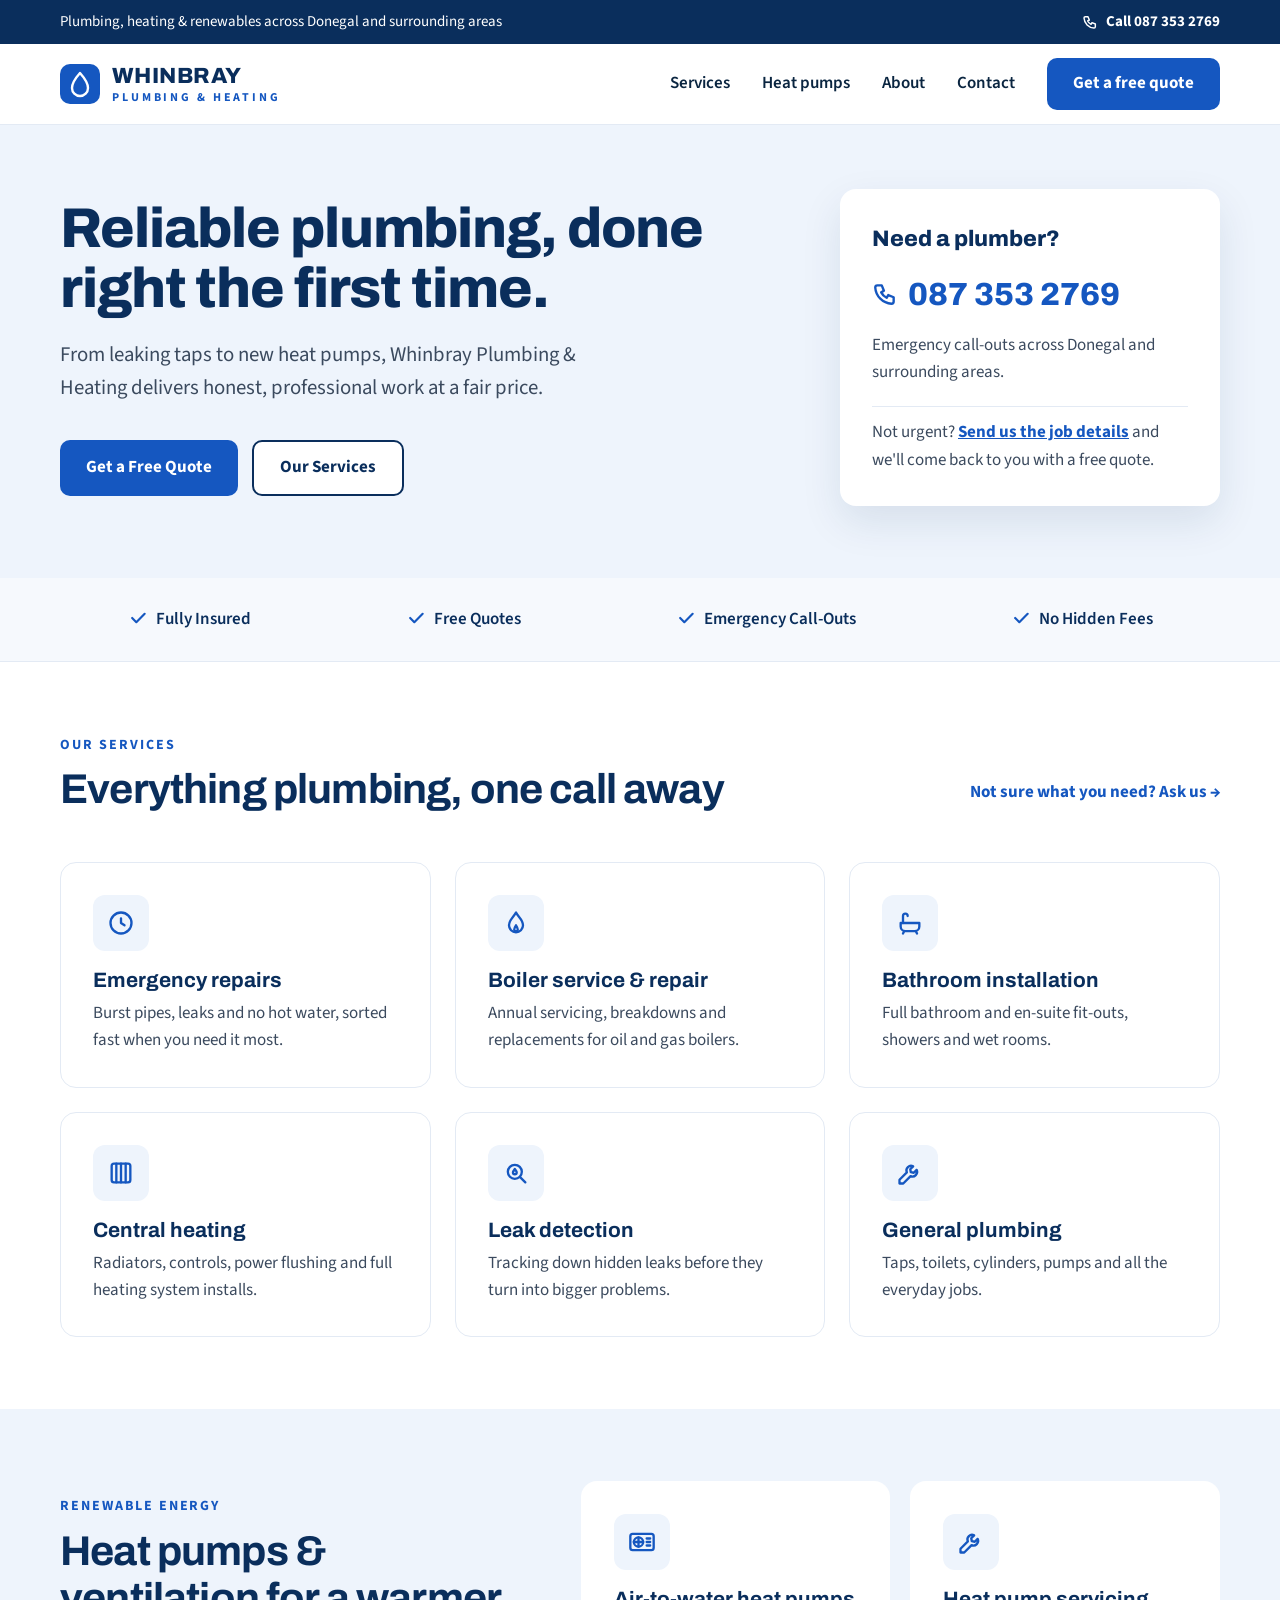
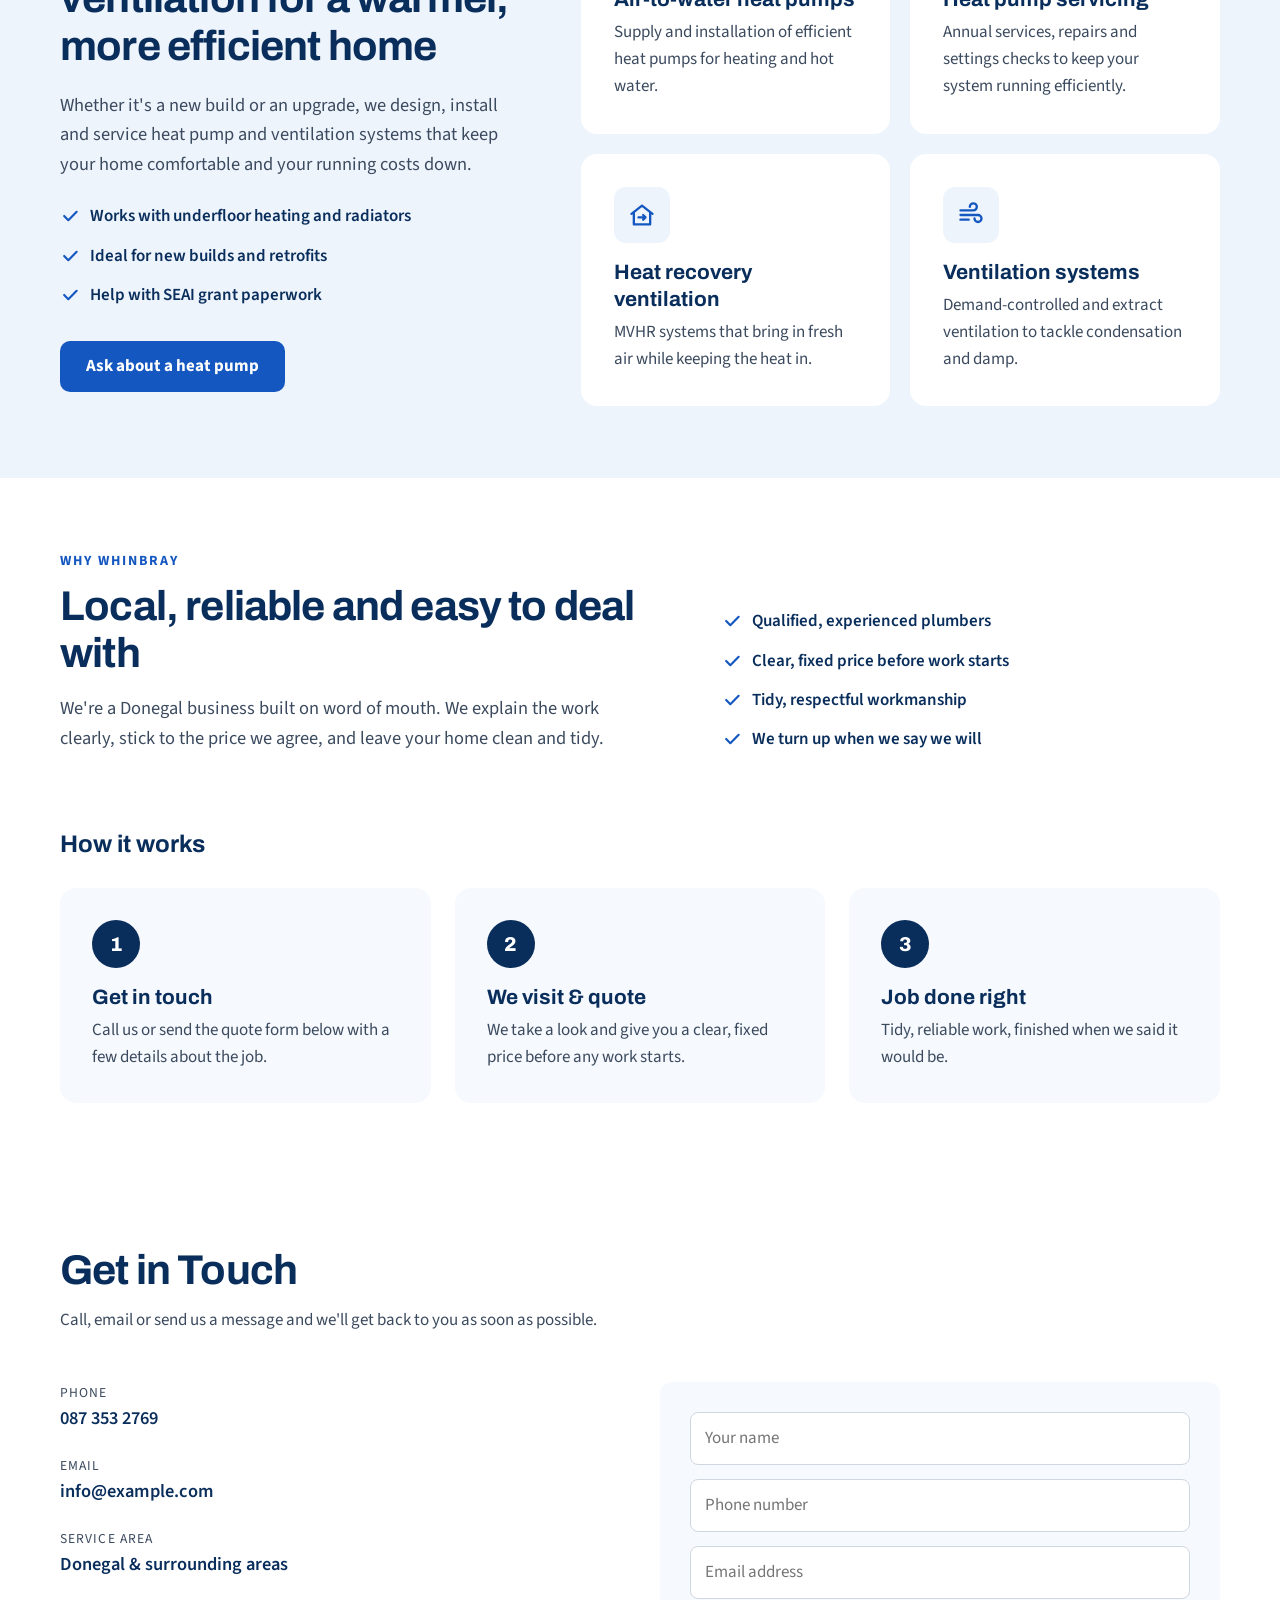
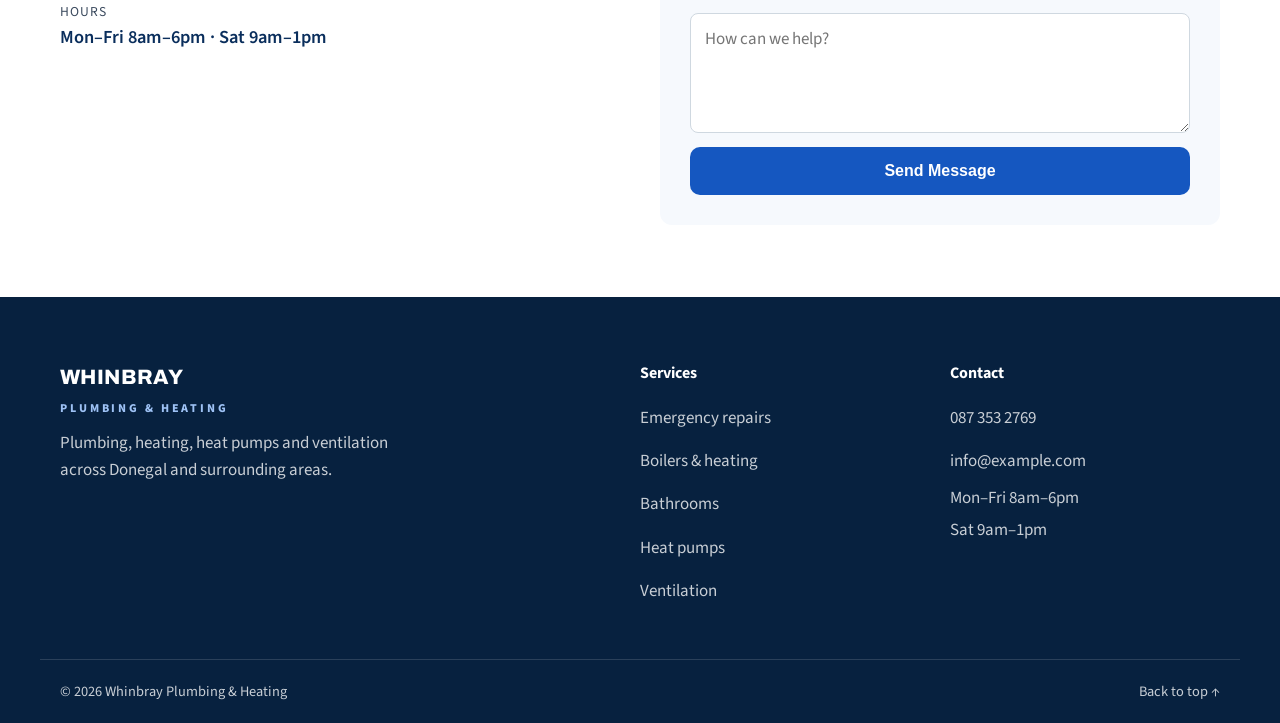
==== index.html @ 7dce3ec9 "Trust bar: blue SVG ticks instead of text glyphs Matches the tick icons in the heat pumps and about " ====
<!DOCTYPE html>
<html lang="en">
<head>
  <script>document.documentElement.classList.add("js")</script>
  <meta charset="UTF-8">
  <meta name="viewport" content="width=device-width, initial-scale=1.0">
  <title>Whinbray Plumbing &amp; Heating | Plumbers in Donegal</title>
  <meta name="description" content="Whinbray Plumbing &amp; Heating — reliable plumbing, heating, heat pumps and ventilation across Donegal and surrounding areas. Free quotes and emergency call-outs.">
  <!-- Favicon: logo mark placeholder until the client's new logo arrives -->
  <link rel="icon" href="favicon.ico" sizes="any">
  <link rel="icon" href="icons/favicon.svg" type="image/svg+xml">
  <link rel="apple-touch-icon" href="icons/apple-touch-icon.png">
  <meta name="theme-color" content="#0a2e5c">
  <link rel="preconnect" href="https://fonts.googleapis.com">
  <link rel="preconnect" href="https://fonts.gstatic.com" crossorigin>
  <link href="https://fonts.googleapis.com/css2?family=Archivo:wght@700;800&family=Source+Sans+3:wght@400;600;700&display=swap" rel="stylesheet">
  <!-- Bump ?v= whenever styles.css changes so browsers fetch the new file instead of a cached one -->
  <link rel="stylesheet" href="styles.css?v=2026-11-15.3">
</head>
<body>

  <div class="topbar">
    <div class="container topbar-inner">
      <span class="topbar-area">Plumbing, heating &amp; renewables across Donegal and surrounding areas</span>
      <a href="tel:+353873532769" class="topbar-phone">
        <svg width="16" height="16" viewBox="0 0 24 24" fill="none" stroke="currentColor" stroke-width="2.2" stroke-linecap="round" stroke-linejoin="round" aria-hidden="true"><path d="M5 4h4l2 5-2.5 1.5a11 11 0 0 0 5 5L15 13l5 2v4a2 2 0 0 1-2 2A16 16 0 0 1 3 6a2 2 0 0 1 2-2"/></svg>
        Call 087 353 2769
      </a>
    </div>
  </div>

  <header class="site-header">
    <div class="container nav">
      <a href="#" class="logo" aria-label="Whinbray Plumbing &amp; Heating, home">
        <svg class="logo-mark" width="40" height="40" viewBox="0 0 40 40" fill="none" aria-hidden="true"><rect width="40" height="40" rx="10" fill="#1557C0"/><path d="M20 9s-8 9-8 15a8 8 0 0 0 16 0c0-6-8-15-8-15z" stroke="#fff" stroke-width="2.4" stroke-linejoin="round"/></svg>
        <span class="logo-text"><strong>WHINBRAY</strong><small>PLUMBING &amp; HEATING</small></span>
      </a>
      <button class="nav-toggle" type="button" aria-expanded="false" aria-controls="site-nav" aria-label="Open menu">
        <svg class="icon-open" width="24" height="24" viewBox="0 0 24 24" fill="none" stroke="currentColor" stroke-width="2.2" stroke-linecap="round" aria-hidden="true"><path d="M4 7h16M4 12h16M4 17h16"/></svg>
        <svg class="icon-close" width="24" height="24" viewBox="0 0 24 24" fill="none" stroke="currentColor" stroke-width="2.2" stroke-linecap="round" aria-hidden="true"><path d="M6 6l12 12M18 6L6 18"/></svg>
      </button>
      <nav id="site-nav" class="nav-menu" aria-label="Main">
        <ul class="nav-links">
          <li><a href="#services">Services</a></li>
          <li><a href="#renewables">Heat pumps</a></li>
          <li><a href="#about">About</a></li>
          <li><a href="#contact">Contact</a></li>
        </ul>
        <a href="#contact" class="btn btn-primary nav-cta">Get a free quote</a>
      </nav>
    </div>
  </header>

  <section class="hero">
    <div class="container hero-grid">
      <div>
        <h1>Reliable plumbing, done right the first time.</h1>
        <p class="hero-lead">From leaking taps to new heat pumps, Whinbray Plumbing &amp; Heating delivers honest, professional work at a fair price.</p>
        <div class="hero-actions">
          <a href="#contact" class="btn btn-primary">Get a Free Quote</a>
          <a href="#services" class="btn btn-outline">Our Services</a>
        </div>
      </div>
      <aside class="hero-card" aria-label="Call us">
        <p class="hero-card-title">Need a plumber?</p>
        <a href="tel:+353873532769" class="hero-card-phone">
          <svg width="26" height="26" viewBox="0 0 24 24" fill="none" stroke="currentColor" stroke-width="2.2" stroke-linecap="round" stroke-linejoin="round" aria-hidden="true"><path d="M5 4h4l2 5-2.5 1.5a11 11 0 0 0 5 5L15 13l5 2v4a2 2 0 0 1-2 2A16 16 0 0 1 3 6a2 2 0 0 1 2-2"/></svg>
          087 353 2769
        </a>
        <p class="hero-card-note">Emergency call-outs across Donegal and surrounding areas.</p>
        <hr>
        <p class="hero-card-note">Not urgent? <a href="#contact">Send us the job details</a> and we'll come back to you with a free quote.</p>
      </aside>
    </div>
  </section>

  <div class="trust">
    <ul class="container trust-items">
      <li><svg width="20" height="20" viewBox="0 0 24 24" fill="none" stroke="currentColor" stroke-width="2.6" stroke-linecap="round" stroke-linejoin="round" aria-hidden="true"><path d="M5 12l5 5L20 7"/></svg><span>Fully Insured</span></li>
      <li><svg width="20" height="20" viewBox="0 0 24 24" fill="none" stroke="currentColor" stroke-width="2.6" stroke-linecap="round" stroke-linejoin="round" aria-hidden="true"><path d="M5 12l5 5L20 7"/></svg><span>Free Quotes</span></li>
      <li><svg width="20" height="20" viewBox="0 0 24 24" fill="none" stroke="currentColor" stroke-width="2.6" stroke-linecap="round" stroke-linejoin="round" aria-hidden="true"><path d="M5 12l5 5L20 7"/></svg><span>Emergency Call&#8209;Outs</span></li>
      <li><svg width="20" height="20" viewBox="0 0 24 24" fill="none" stroke="currentColor" stroke-width="2.6" stroke-linecap="round" stroke-linejoin="round" aria-hidden="true"><path d="M5 12l5 5L20 7"/></svg><span>No Hidden Fees</span></li>
    </ul>
  </div>
  </div>

  <section id="services">
    <div class="container">
      <div class="section-head">
        <div>
          <p class="eyebrow">Our services</p>
          <h2 class="section-title">Everything plumbing, one call away</h2>
        </div>
        <a href="#contact" class="text-link">Not sure what you need? Ask us <span aria-hidden="true">&rarr;</span></a>
      </div>
      <ul class="services-grid">
        <li class="card">
          <div class="card-icon"><svg width="28" height="28" viewBox="0 0 24 24" fill="none" stroke="currentColor" stroke-width="2" stroke-linecap="round" stroke-linejoin="round" aria-hidden="true"><path d="M12 8v4l3 2"/><circle cx="12" cy="12" r="9"/></svg></div>
          <div>
            <h3>Emergency repairs</h3>
            <p>Burst pipes, leaks and no hot water, sorted fast when you need it most.</p>
          </div>
        </li>
        <li class="card">
          <div class="card-icon"><svg width="28" height="28" viewBox="0 0 24 24" fill="none" stroke="currentColor" stroke-width="2" stroke-linecap="round" stroke-linejoin="round" aria-hidden="true"><path d="M12 3c-2 4-6 6-6 11a6 6 0 0 0 12 0c0-5-4-7-6-11z"/><path d="M12 14c-1 1.5-1.5 2.5-1.5 3.5a1.5 1.5 0 0 0 3 0c0-1-.5-2-1.5-3.5z"/></svg></div>
          <div>
            <h3>Boiler service &amp; repair</h3>
            <p>Annual servicing, breakdowns and replacements for oil and gas boilers.</p>
          </div>
        </li>
        <li class="card">
          <div class="card-icon"><svg width="28" height="28" viewBox="0 0 24 24" fill="none" stroke="currentColor" stroke-width="2" stroke-linecap="round" stroke-linejoin="round" aria-hidden="true"><path d="M4 12h16v3a4 4 0 0 1-4 4H8a4 4 0 0 1-4-4v-3z"/><path d="M6 12V6a2 2 0 0 1 4 0"/><path d="M7 19l-1 2M17 19l1 2"/></svg></div>
          <div>
            <h3>Bathroom installation</h3>
            <p>Full bathroom and en-suite fit-outs, showers and wet rooms.</p>
          </div>
        </li>
        <li class="card">
          <div class="card-icon"><svg width="28" height="28" viewBox="0 0 24 24" fill="none" stroke="currentColor" stroke-width="2" stroke-linecap="round" stroke-linejoin="round" aria-hidden="true"><rect x="4" y="4" width="16" height="16" rx="2"/><path d="M8 4v16M12 4v16M16 4v16"/></svg></div>
          <div>
            <h3>Central heating</h3>
            <p>Radiators, controls, power flushing and full heating system installs.</p>
          </div>
        </li>
        <li class="card">
          <div class="card-icon"><svg width="28" height="28" viewBox="0 0 24 24" fill="none" stroke="currentColor" stroke-width="2" stroke-linecap="round" stroke-linejoin="round" aria-hidden="true"><circle cx="11" cy="11" r="6"/><path d="M20 20l-4.5-4.5"/><path d="M11 8.5c-1 1.3-1.6 2.2-1.6 3a1.6 1.6 0 0 0 3.2 0c0-.8-.6-1.7-1.6-3z"/></svg></div>
          <div>
            <h3>Leak detection</h3>
            <p>Tracking down hidden leaks before they turn into bigger problems.</p>
          </div>
        </li>
        <li class="card">
          <div class="card-icon"><svg width="28" height="28" viewBox="0 0 24 24" fill="none" stroke="currentColor" stroke-width="2" stroke-linecap="round" stroke-linejoin="round" aria-hidden="true"><path d="M14.7 6.3a4 4 0 0 0-5.4 5.2L3 17.8V21h3.2l6.3-6.3a4 4 0 0 0 5.2-5.4l-2.5 2.5-2.5-.5-.5-2.5 2.5-2.5z"/></svg></div>
          <div>
            <h3>General plumbing</h3>
            <p>Taps, toilets, cylinders, pumps and all the everyday jobs.</p>
          </div>
        </li>
      </ul>
    </div>
  </section>

  <section id="renewables" class="renewables">
    <div class="container renewables-grid">
      <div class="renewables-intro">
        <p class="eyebrow">Renewable energy</p>
        <h2 class="section-title">Heat pumps &amp; ventilation for a warmer, more efficient home</h2>
        <p class="renewables-lead">Whether it's a new build or an upgrade, we design, install and service heat pump and ventilation systems that keep your home comfortable and your running costs down.</p>
        <ul class="tick-list">
          <li><svg width="20" height="20" viewBox="0 0 24 24" fill="none" stroke="currentColor" stroke-width="2.6" stroke-linecap="round" stroke-linejoin="round" aria-hidden="true"><path d="M5 12l5 5L20 7"/></svg><span>Works with underfloor heating and radiators</span></li>
          <li><svg width="20" height="20" viewBox="0 0 24 24" fill="none" stroke="currentColor" stroke-width="2.6" stroke-linecap="round" stroke-linejoin="round" aria-hidden="true"><path d="M5 12l5 5L20 7"/></svg><span>Ideal for new builds and retrofits</span></li>
          <li><svg width="20" height="20" viewBox="0 0 24 24" fill="none" stroke="currentColor" stroke-width="2.6" stroke-linecap="round" stroke-linejoin="round" aria-hidden="true"><path d="M5 12l5 5L20 7"/></svg><span>Help with SEAI grant paperwork</span></li>
        </ul>
        <!-- TODO: confirm with client that they help with SEAI grants before launch -->
        <a href="#contact" class="btn btn-primary">Ask about a heat pump</a>
      </div>
      <ul class="renewables-cards">
          <li class="card">
            <div class="card-icon"><svg width="28" height="28" viewBox="0 0 24 24" fill="none" stroke="currentColor" stroke-width="2" stroke-linecap="round" stroke-linejoin="round" aria-hidden="true"><rect x="2" y="5" width="20" height="14" rx="2"/><circle cx="9" cy="12" r="4"/><path d="M9 8v8M5 12h8"/><path d="M16 9h3M16 12h3M16 15h3"/></svg></div>
            <div>
              <h3>Air-to-water heat pumps</h3>
              <p>Supply and installation of efficient heat pumps for heating and hot water.</p>
            </div>
          </li>
          <li class="card">
            <div class="card-icon"><svg width="28" height="28" viewBox="0 0 24 24" fill="none" stroke="currentColor" stroke-width="2" stroke-linecap="round" stroke-linejoin="round" aria-hidden="true"><path d="M14.7 6.3a4 4 0 0 0-5.4 5.2L3 17.8V21h3.2l6.3-6.3a4 4 0 0 0 5.2-5.4l-2.5 2.5-2.5-.5-.5-2.5 2.5-2.5z"/></svg></div>
            <div>
              <h3>Heat pump servicing</h3>
              <p>Annual services, repairs and settings checks to keep your system running efficiently.</p>
            </div>
          </li>
          <li class="card">
            <div class="card-icon"><svg width="28" height="28" viewBox="0 0 24 24" fill="none" stroke="currentColor" stroke-width="2" stroke-linecap="round" stroke-linejoin="round" aria-hidden="true"><path d="M3 11l9-7 9 7"/><path d="M5 10v10h14V10"/><path d="M9 14h6M13 12l2 2-2 2"/></svg></div>
            <div>
              <h3>Heat recovery ventilation</h3>
              <p>MVHR systems that bring in fresh air while keeping the heat in.</p>
            </div>
          </li>
          <li class="card">
            <div class="card-icon"><svg width="28" height="28" viewBox="0 0 24 24" fill="none" stroke="currentColor" stroke-width="2" stroke-linecap="round" stroke-linejoin="round" aria-hidden="true"><path d="M3 8h11a3 3 0 1 0-3-3"/><path d="M3 12h15a3 3 0 1 1-3 3"/><path d="M3 16h7"/></svg></div>
            <div>
              <h3>Ventilation systems</h3>
              <p>Demand-controlled and extract ventilation to tackle condensation and damp.</p>
            </div>
          </li>
      </ul>
    </div>
  </section>

  <section id="about" class="about">
    <div class="container">
      <div class="about-grid">
        <div>
          <p class="eyebrow">Why Whinbray</p>
          <h2 class="section-title">Local, reliable and easy to deal with</h2>
          <p class="about-lead">We're a Donegal business built on word of mouth. We explain the work clearly, stick to the price we agree, and leave your home clean and tidy.</p>
        </div>
        <ul class="tick-list about-points">
          <li><svg width="20" height="20" viewBox="0 0 24 24" fill="none" stroke="currentColor" stroke-width="2.6" stroke-linecap="round" stroke-linejoin="round" aria-hidden="true"><path d="M5 12l5 5L20 7"/></svg><span>Qualified, experienced plumbers</span></li>
          <li><svg width="20" height="20" viewBox="0 0 24 24" fill="none" stroke="currentColor" stroke-width="2.6" stroke-linecap="round" stroke-linejoin="round" aria-hidden="true"><path d="M5 12l5 5L20 7"/></svg><span>Clear, fixed price before work starts</span></li>
          <li><svg width="20" height="20" viewBox="0 0 24 24" fill="none" stroke="currentColor" stroke-width="2.6" stroke-linecap="round" stroke-linejoin="round" aria-hidden="true"><path d="M5 12l5 5L20 7"/></svg><span>Tidy, respectful workmanship</span></li>
          <li><svg width="20" height="20" viewBox="0 0 24 24" fill="none" stroke="currentColor" stroke-width="2.6" stroke-linecap="round" stroke-linejoin="round" aria-hidden="true"><path d="M5 12l5 5L20 7"/></svg><span>We turn up when we say we will</span></li>
        </ul>
      </div>

      <h3 class="steps-title">How it works</h3>
      <ol class="steps">
        <li class="step">
          <h4>Get in touch</h4>
          <p>Call us or send the quote form below with a few details about the job.</p>
        </li>
        <li class="step">
          <h4>We visit &amp; quote</h4>
          <p>We take a look and give you a clear, fixed price before any work starts.</p>
        </li>
        <li class="step">
          <h4>Job done right</h4>
          <p>Tidy, reliable work, finished when we said it would be.</p>
        </li>
      </ol>
    </div>
  </section>

  <section id="contact">
    <div class="container">
      <h2 class="section-title">Get in Touch</h2>
      <p class="section-sub">Call, email or send us a message and we'll get back to you as soon as possible.</p>
      <div class="contact-grid">
        <!-- TODO: replace placeholder email and confirm opening hours -->
        <div class="contact-info">
          <div class="item">
            <div class="label">Phone</div>
            <div class="value"><a href="tel:+353873532769">087 353 2769</a></div>
          </div>
          <div class="item">
            <div class="label">Email</div>
            <div class="value"><a href="mailto:info@example.com">info@example.com</a></div>
          </div>
          <div class="item">
            <div class="label">Service Area</div>
            <div class="value">Donegal &amp; surrounding areas</div>
          </div>
          <div class="item">
            <div class="label">Hours</div>
            <div class="value">Mon–Fri 8am–6pm · Sat 9am–1pm</div>
          </div>
        </div>
        <!-- GitHub Pages is static, so this opens the visitor's email client.
             Swap the action for a form service (e.g. Formspree) to receive submissions directly. -->
        <form action="mailto:info@example.com" method="post" enctype="text/plain">
          <input type="text" name="name" placeholder="Your name" required>
          <input type="tel" name="phone" placeholder="Phone number">
          <input type="email" name="email" placeholder="Email address" required>
          <textarea name="message" placeholder="How can we help?" required></textarea>
          <button type="submit" class="btn btn-primary">Send Message</button>
        </form>
      </div>
    </div>
  </section>

  <footer class="site-footer">
    <div class="container footer-top">
      <div class="footer-brand">
        <p class="footer-logo">WHINBRAY <span>PLUMBING &amp; HEATING</span></p>
        <p>Plumbing, heating, heat pumps and ventilation across Donegal and surrounding areas.</p>
      </div>
      <nav class="footer-col" aria-label="Services">
        <h2>Services</h2>
        <ul>
          <li><a href="#services">Emergency repairs</a></li>
          <li><a href="#services">Boilers &amp; heating</a></li>
          <li><a href="#services">Bathrooms</a></li>
          <li><a href="#renewables">Heat pumps</a></li>
          <li><a href="#renewables">Ventilation</a></li>
        </ul>
      </nav>
      <!-- TODO: replace placeholder email and confirm opening hours -->
      <div class="footer-col">
        <h2>Contact</h2>
        <ul>
          <li><a href="tel:+353873532769">087 353 2769</a></li>
          <li><a href="mailto:info@example.com">info@example.com</a></li>
          <li>Mon–Fri 8am–6pm</li>
          <li>Sat 9am–1pm</li>
        </ul>
      </div>
    </div>
    <div class="container footer-bottom">
      <p>&copy; <span id="year"></span> Whinbray Plumbing &amp; Heating</p>
      <p><a href="#">Back to top <span aria-hidden="true">&uarr;</span></a></p>
    </div>
  </footer>

  <script>
    document.getElementById("year").textContent = new Date().getFullYear();

    // Mobile menu
    (function () {
      var header = document.querySelector(".site-header");
      var toggle = header.querySelector(".nav-toggle");
      function setOpen(open) {
        header.classList.toggle("is-open", open);
        toggle.setAttribute("aria-expanded", String(open));
        toggle.setAttribute("aria-label", open ? "Close menu" : "Open menu");
      }
      toggle.addEventListener("click", function () {
        setOpen(!header.classList.contains("is-open"));
      });
      header.querySelectorAll(".nav-menu a").forEach(function (link) {
        link.addEventListener("click", function () { setOpen(false); });
      });
      document.addEventListener("keydown", function (e) {
        if (e.key === "Escape" && header.classList.contains("is-open")) {
          setOpen(false);
          toggle.focus();
        }
      });
      window.matchMedia("(min-width: 1025px)").addEventListener("change", function (e) {
        if (e.matches) setOpen(false);
      });
    })();
  </script>
</body>
</html>
---- styles.css ----
:root {
  /* Brand: white & blue (from the approved mockup) */
  --navy: #0a2e5c;
  --navy-deep: #07213f;
  --blue: #1557c0;
  --blue-dark: #0f469f;
  --blue-light: #eef4fc;
  --text: #0a2540;
  --muted: #3b4a5e;
  --border: #e3eaf4;
  --bg: #ffffff;
  --bg-alt: #f6f9fd;
  --radius: 12px;
  --max: 1200px;
  --font-body: "Source Sans 3", system-ui, -apple-system, "Segoe UI", sans-serif;
  --font-head: "Archivo", system-ui, -apple-system, "Segoe UI", sans-serif;
  --header-h: 80px;
}

* { box-sizing: border-box; margin: 0; padding: 0; }

html { scroll-behavior: smooth; scroll-padding-top: var(--header-h); }

body {
  font-family: var(--font-body);
  font-size: 1.0625rem;
  color: var(--text);
  background: var(--bg);
  line-height: 1.6;
  -webkit-text-size-adjust: 100%;
}

h1, h2, h3 { font-family: var(--font-head); }

a { color: inherit; text-decoration: none; }

:focus-visible { outline: 3px solid var(--blue); outline-offset: 2px; }

.container {
  width: 100%;
  max-width: var(--max);
  margin: 0 auto;
  padding: 0 20px;
}

.btn {
  display: inline-flex;
  align-items: center;
  justify-content: center;
  min-height: 48px;
  padding: 12px 26px;
  border-radius: 10px;
  font-weight: 700;
  transition: background 0.15s ease, color 0.15s ease;
}
.btn-primary { background: var(--blue); color: #fff; }
.btn-primary:hover { background: var(--blue-dark); }
.btn-outline { border: 2px solid var(--navy); color: var(--navy); background: #fff; }
.btn-outline:hover { background: var(--navy); color: #fff; }

/* Top bar */
.topbar {
  background: var(--navy);
  color: #fff;
  font-size: 0.9375rem;
}
.topbar-inner {
  display: flex;
  align-items: center;
  justify-content: space-between;
  gap: 16px;
  min-height: 44px;
}
.topbar-phone {
  display: inline-flex;
  align-items: center;
  gap: 8px;
  font-weight: 700;
  white-space: nowrap;
  padding: 10px 0;
}
.topbar-phone:hover { text-decoration: underline; }

/* Header */
.site-header {
  position: sticky;
  top: 0;
  z-index: 50;
  background: #fff;
  border-bottom: 1px solid var(--border);
}
.nav {
  display: flex;
  align-items: center;
  justify-content: space-between;
  gap: 24px;
  height: var(--header-h);
}
.logo {
  display: flex;
  align-items: center;
  gap: 12px;
  color: var(--navy);
  flex-shrink: 0;
}
.logo-text { display: flex; flex-direction: column; line-height: 1; }
.logo-text strong {
  font-family: var(--font-head);
  font-weight: 800;
  font-size: 1.375rem;
  letter-spacing: 0.02em;
}
.logo-text small {
  font-size: 0.75rem;
  font-weight: 700;
  letter-spacing: 0.24em;
  color: var(--blue);
  margin-top: 5px;
}
.nav-menu {
  display: flex;
  align-items: center;
  gap: 32px;
}
.nav-links {
  display: flex;
  gap: 32px;
  list-style: none;
  font-weight: 600;
}
.nav-links a { color: var(--text); padding: 8px 0; white-space: nowrap; }
.nav-links a:hover { color: var(--blue); }
.nav-toggle {
  display: none;
  width: 48px;
  height: 48px;
  border: 1px solid var(--border);
  border-radius: 10px;
  background: #fff;
  color: var(--navy);
  cursor: pointer;
  align-items: center;
  justify-content: center;
}
.nav-toggle .icon-close { display: none; }

/* Hero */
.hero {
  background: var(--blue-light);
  color: var(--navy);
  padding: 64px 0 72px;
}
.hero-grid {
  display: grid;
  grid-template-columns: minmax(0, 1fr) 380px;
  gap: 56px;
  align-items: center;
}
.hero h1 {
  font-size: clamp(2.25rem, 4.6vw, 3.5rem);
  font-weight: 800;
  line-height: 1.06;
  letter-spacing: -0.02em;
  max-width: 760px;
  margin-bottom: 20px;
}
.hero-lead {
  font-size: clamp(1.0625rem, 2vw, 1.3rem);
  color: var(--muted);
  max-width: 580px;
  margin-bottom: 36px;
}
.hero-actions { display: flex; flex-wrap: wrap; gap: 14px; }
.hero-card {
  background: #fff;
  border-radius: 16px;
  padding: 32px;
  box-shadow: 0 16px 40px rgba(10, 46, 92, 0.1);
}
.hero-card-title {
  font-family: var(--font-head);
  font-weight: 800;
  font-size: 1.4rem;
  color: var(--navy);
  margin-bottom: 8px;
}
.hero-card-phone {
  display: inline-flex;
  align-items: center;
  gap: 10px;
  font-family: var(--font-head);
  font-weight: 800;
  font-size: 2rem;
  color: var(--blue);
  white-space: nowrap;
  padding: 4px 0;
}
.hero-card-phone:hover { color: var(--blue-dark); }
.hero-card-note { color: var(--muted); margin-top: 8px; }
.hero-card-note a { color: var(--blue); font-weight: 700; text-decoration: underline; }
.hero-card hr { border: 0; border-top: 1px solid var(--border); margin: 20px 0 12px; }

/* Trust bar */
.trust {
  background: var(--bg-alt);
  padding: 28px 0;
  border-bottom: 1px solid var(--border);
}
.trust-items {
  list-style: none;
  display: flex;
  flex-wrap: wrap;
  justify-content: space-around;
  gap: 20px;
  font-weight: 600;
  color: var(--navy);
}
.trust-items li { display: flex; align-items: flex-start; gap: 8px; }
.trust-items svg { color: var(--blue); flex-shrink: 0; margin-top: 2px; }

/* Sections */
section { padding: 72px 0; }
.section-title {
  font-size: clamp(1.8rem, 3.5vw, 2.6rem);
  line-height: 1.15;
  letter-spacing: -0.02em;
  color: var(--navy);
  margin-bottom: 12px;
}
.section-sub {
  color: var(--muted);
  max-width: 620px;
  margin-bottom: 48px;
}

/* Section heading helpers */
.eyebrow {
  color: var(--blue);
  font-weight: 700;
  font-size: 0.875rem;
  letter-spacing: 0.14em;
  text-transform: uppercase;
  margin-bottom: 10px;
}
.section-head {
  display: flex;
  align-items: flex-end;
  justify-content: space-between;
  gap: 16px 32px;
  flex-wrap: wrap;
  margin-bottom: 48px;
}
.section-head .section-title { margin-bottom: 0; }
.text-link {
  color: var(--blue);
  font-weight: 700;
  padding: 8px 0;
}
.text-link:hover { color: var(--navy); text-decoration: underline; }

/* Services */
.services-grid {
  list-style: none;
  display: grid;
  grid-template-columns: repeat(3, minmax(0, 1fr));
  gap: 24px;
}
.card {
  background: #fff;
  border: 1px solid var(--border);
  border-radius: 16px;
  padding: 32px;
  display: flex;
  flex-direction: column;
  gap: 16px;
  transition: box-shadow 0.2s ease, border-color 0.2s ease;
}
.card:hover {
  border-color: #c9daf3;
  box-shadow: 0 12px 30px rgba(10, 46, 92, 0.08);
}
.card-icon {
  width: 56px;
  height: 56px;
  flex-shrink: 0;
  border-radius: 12px;
  background: var(--blue-light);
  color: var(--blue);
  display: grid;
  place-items: center;
}
.card h3 { color: var(--navy); font-size: 1.3rem; font-weight: 700; line-height: 1.3; margin-bottom: 6px; }
.card p { color: var(--muted); }

@media (max-width: 1024px) {
  .services-grid { grid-template-columns: repeat(2, minmax(0, 1fr)); gap: 20px; }
}
@media (max-width: 600px) {
  .section-head { margin-bottom: 28px; }
  .services-grid { grid-template-columns: 1fr; gap: 12px; }
  .card { flex-direction: row; align-items: flex-start; padding: 20px; }
  .card-icon { width: 48px; height: 48px; }
  .card-icon svg { width: 24px; height: 24px; }
  .card h3 { font-size: 1.15rem; margin-bottom: 4px; }
}

/* Renewables */
.renewables { background: var(--blue-light); }
.renewables-grid {
  display: grid;
  grid-template-columns: minmax(0, 5fr) minmax(0, 7fr);
  gap: 64px;
  align-items: center;
}
.renewables-intro .section-title { margin-bottom: 20px; }
.renewables-lead { color: var(--muted); font-size: 1.15rem; margin-bottom: 24px; }
.tick-list {
  list-style: none;
  display: grid;
  gap: 12px;
  margin-bottom: 32px;
  font-weight: 600;
  color: var(--navy);
}
.tick-list li { display: flex; gap: 10px; align-items: flex-start; }
.tick-list svg { color: var(--blue); flex-shrink: 0; margin-top: 3px; }
.renewables-cards {
  list-style: none;
  display: grid;
  grid-template-columns: repeat(2, minmax(0, 1fr));
  gap: 20px;
}
.renewables-cards .card { border-color: transparent; }
.renewables-cards .card-icon { background: var(--blue-light); }

@media (max-width: 1024px) {
  .renewables-grid { grid-template-columns: 1fr; gap: 40px; }
}
@media (max-width: 600px) {
  .renewables-cards { grid-template-columns: 1fr; gap: 12px; }
  .renewables-lead { font-size: 1.0625rem; }
  .renewables-intro .btn { width: 100%; }
}

/* About + How it works */
.about { background: var(--bg); }
.about-grid {
  display: grid;
  grid-template-columns: minmax(0, 6fr) minmax(0, 5fr);
  gap: 32px 64px;
  align-items: end;
  margin-bottom: 72px;
}
.about-grid .section-title { margin-bottom: 16px; }
.about-lead { color: var(--muted); font-size: 1.15rem; }
.about-points { margin-bottom: 0; }
.steps-title {
  font-size: 1.5rem;
  color: var(--navy);
  margin-bottom: 24px;
}
.steps {
  list-style: none;
  counter-reset: step;
  display: grid;
  grid-template-columns: repeat(3, minmax(0, 1fr));
  gap: 24px;
}
.step {
  counter-increment: step;
  background: var(--bg-alt);
  border-radius: 16px;
  padding: 32px;
}
.step::marker { content: none; }
.step::before {
  content: counter(step);
  display: grid;
  place-items: center;
  width: 48px;
  height: 48px;
  border-radius: 50%;
  background: var(--navy);
  color: #fff;
  font-family: var(--font-head);
  font-weight: 800;
  font-size: 1.25rem;
  margin-bottom: 16px;
}
.step h4 {
  font-family: var(--font-head);
  font-size: 1.3rem;
  line-height: 1.3;
  color: var(--navy);
  margin-bottom: 6px;
}
.step p { color: var(--muted); }

@media (max-width: 860px) {
  .about-grid { grid-template-columns: 1fr; margin-bottom: 48px; }
  .steps { grid-template-columns: 1fr; gap: 12px; }
  .step {
    display: grid;
    grid-template-columns: auto 1fr;
    column-gap: 16px;
    padding: 20px;
  }
  .step::before { grid-row: span 2; width: 40px; height: 40px; font-size: 1.1rem; margin-bottom: 0; }
}

/* Contact */
.contact-grid {
  display: grid;
  grid-template-columns: 1fr 1fr;
  gap: 40px;
}
.contact-info .item { margin-bottom: 22px; }
.contact-info .label {
  font-size: 0.85rem;
  text-transform: uppercase;
  letter-spacing: 0.08em;
  color: var(--muted);
}
.contact-info .value {
  font-size: 1.15rem;
  font-weight: 600;
  color: var(--navy);
}
form {
  display: grid;
  gap: 14px;
  background: var(--bg-alt);
  padding: 30px;
  border-radius: var(--radius);
}
input, textarea {
  width: 100%;
  font: inherit;
  padding: 12px 14px;
  border: 1px solid #cfd8e0;
  border-radius: 8px;
  background: #fff;
}
input:focus, textarea:focus {
  outline: 2px solid var(--blue);
  border-color: transparent;
}
textarea { min-height: 120px; resize: vertical; }
form .btn { border: none; cursor: pointer; font-size: 1rem; }

/* Footer */
.site-footer {
  background: var(--navy-deep);
  color: rgba(255, 255, 255, 0.78);
  padding: 64px 0 0;
}
.footer-top {
  display: grid;
  grid-template-columns: minmax(0, 2fr) minmax(0, 1fr) minmax(0, 1fr);
  gap: 40px;
  padding-bottom: 48px;
}
.footer-logo {
  font-family: var(--font-head);
  font-weight: 800;
  font-size: 1.3rem;
  color: #fff;
  letter-spacing: 0.02em;
  margin-bottom: 12px;
}
.footer-logo span {
  display: block;
  font-family: var(--font-body);
  font-size: 0.75rem;
  letter-spacing: 0.24em;
  color: #9ec2f5;
  margin-top: 4px;
}
.footer-brand p:not(.footer-logo) { max-width: 360px; }
.footer-col h2 {
  font-family: var(--font-body);
  font-size: 1rem;
  font-weight: 700;
  color: #fff;
  margin-bottom: 12px;
}
.footer-col ul { list-style: none; display: grid; gap: 4px; }
.footer-col a { display: inline-block; padding: 6px 0; }
.site-footer a:hover { color: #fff; text-decoration: underline; }
.footer-bottom {
  display: flex;
  flex-wrap: wrap;
  justify-content: space-between;
  gap: 12px;
  border-top: 1px solid rgba(255, 255, 255, 0.14);
  padding-top: 20px;
  padding-bottom: 20px;
  font-size: 0.9rem;
}

@media (max-width: 860px) {
  .footer-top { grid-template-columns: 1fr 1fr; }
  .footer-brand { grid-column: 1 / -1; }
}
@media (max-width: 600px) {
  .site-footer { padding-top: 44px; }
  .footer-top { gap: 28px 20px; padding-bottom: 32px; }
}
@media (max-width: 340px) {
  .footer-top { grid-template-columns: 1fr; }
}

/* Responsive */
@media (max-width: 1024px) {
  :root { --header-h: 68px; }
  /* Mobile menu (only hidden when JS is available to open it) */
  .nav-toggle { display: inline-flex; }
  .js .nav-menu {
    display: none;
    position: absolute;
    top: 100%;
    left: 0;
    right: 0;
    background: #fff;
    border-bottom: 1px solid var(--border);
    box-shadow: 0 16px 32px rgba(10, 46, 92, 0.12);
    padding: 8px 20px 20px;
  }
  .js .site-header.is-open .nav-menu { display: block; }
  .site-header.is-open .icon-open { display: none; }
  .site-header.is-open .icon-close { display: block; }
  .nav-menu { flex-direction: column; align-items: stretch; gap: 0; }
  .nav-links { flex-direction: column; gap: 0; }
  .nav-links a {
    display: flex;
    align-items: center;
    min-height: 52px;
    border-bottom: 1px solid var(--border);
    font-size: 1.125rem;
  }
  .nav-cta { width: 100%; margin-top: 16px; }
  /* Without JS, show the links inline under the logo */
  html:not(.js) .nav { flex-wrap: wrap; height: auto; padding: 12px 20px; }
  html:not(.js) .nav-toggle { display: none; }
}

@media (max-width: 860px) {
  .contact-grid { grid-template-columns: 1fr; gap: 40px; }
  section { padding: 52px 0; }
  .hero { padding: 40px 0 48px; }
  .hero-grid { grid-template-columns: 1fr; }
  .hero-card { display: none; }
}

@media (max-width: 600px) {
  .topbar-area { display: none; }
  .topbar-inner { justify-content: center; }
  .logo-text strong { font-size: 1.125rem; }
  .logo-text small { font-size: 0.625rem; letter-spacing: 0.2em; }
  .logo-mark { width: 34px; height: 34px; }
  .hero-actions .btn { flex: 1 1 100%; }
  .trust { padding: 20px 0; }
  .trust-items {
    display: grid;
    grid-template-columns: repeat(2, minmax(0, 1fr));
    gap: 12px 16px;
    font-size: 0.95rem;
  }
}

@media (prefers-reduced-motion: reduce) {
  html { scroll-behavior: auto; }
  * { transition: none !important; }
}
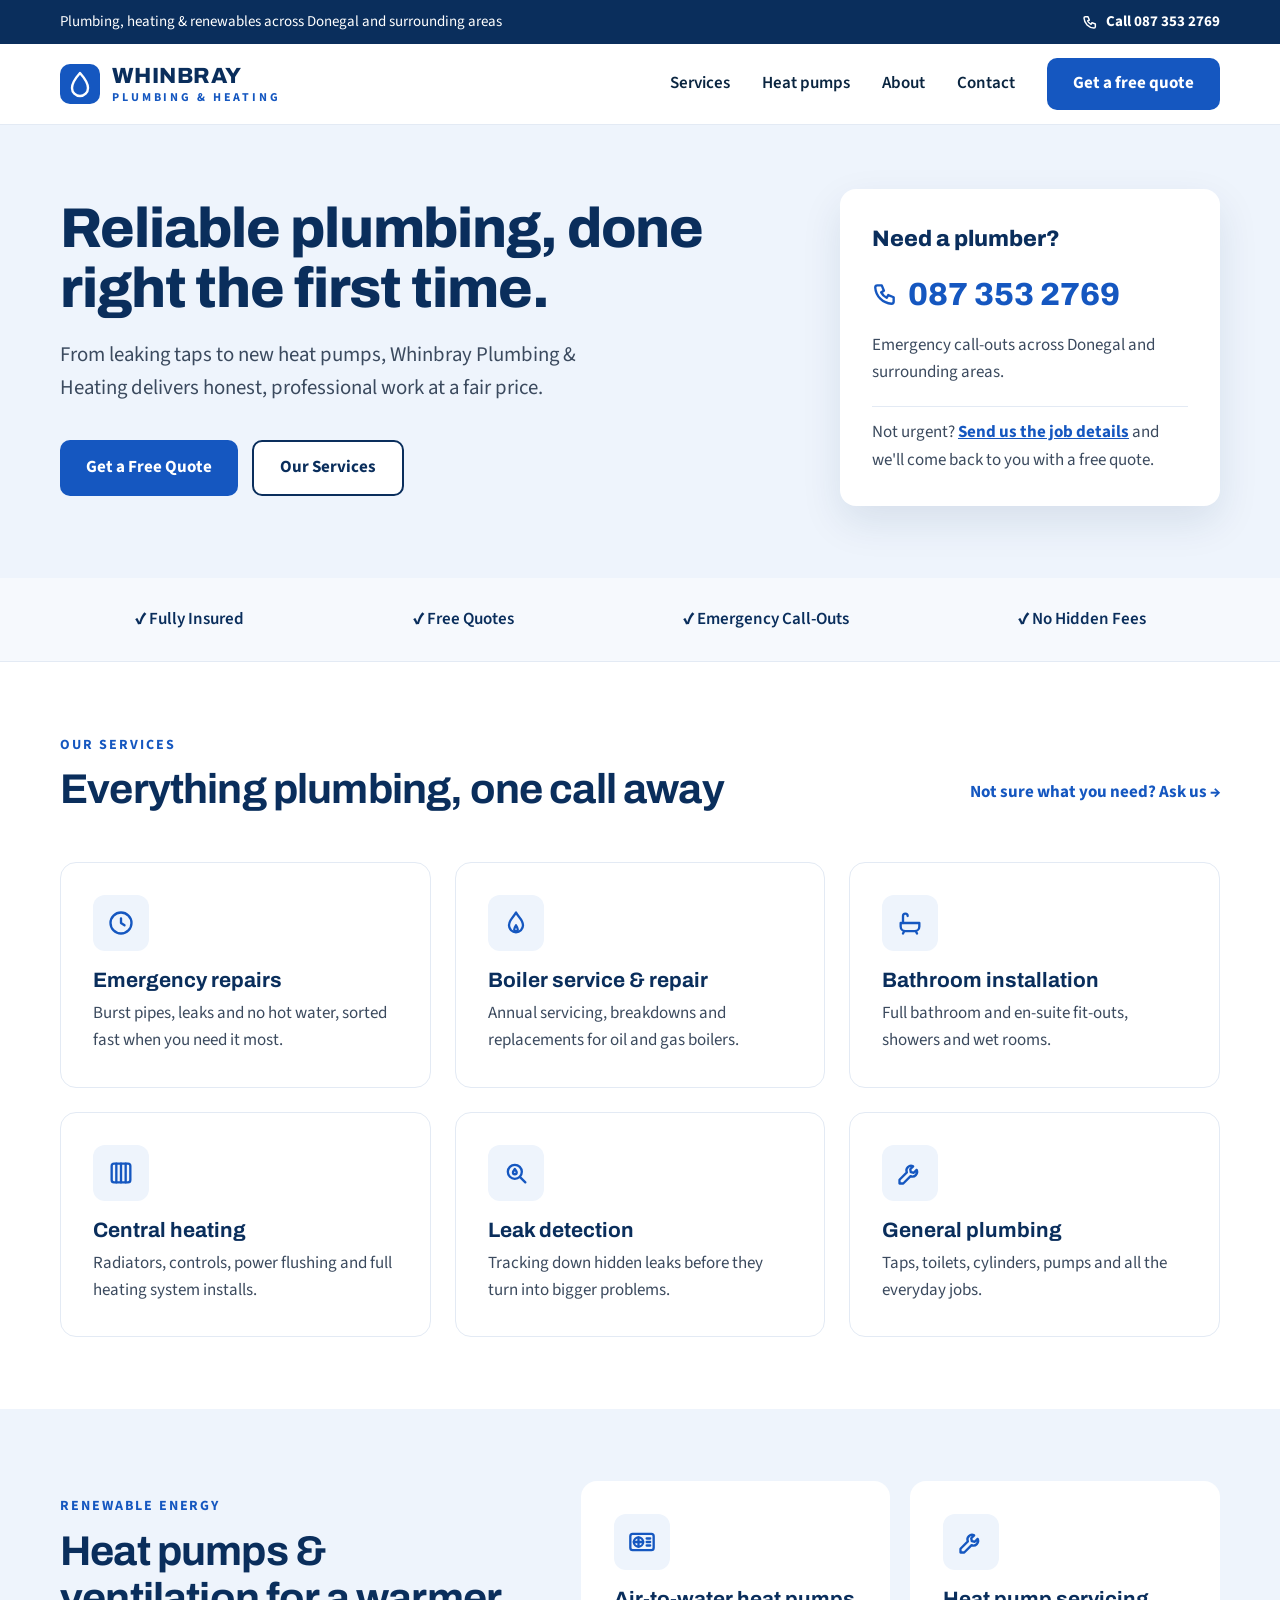
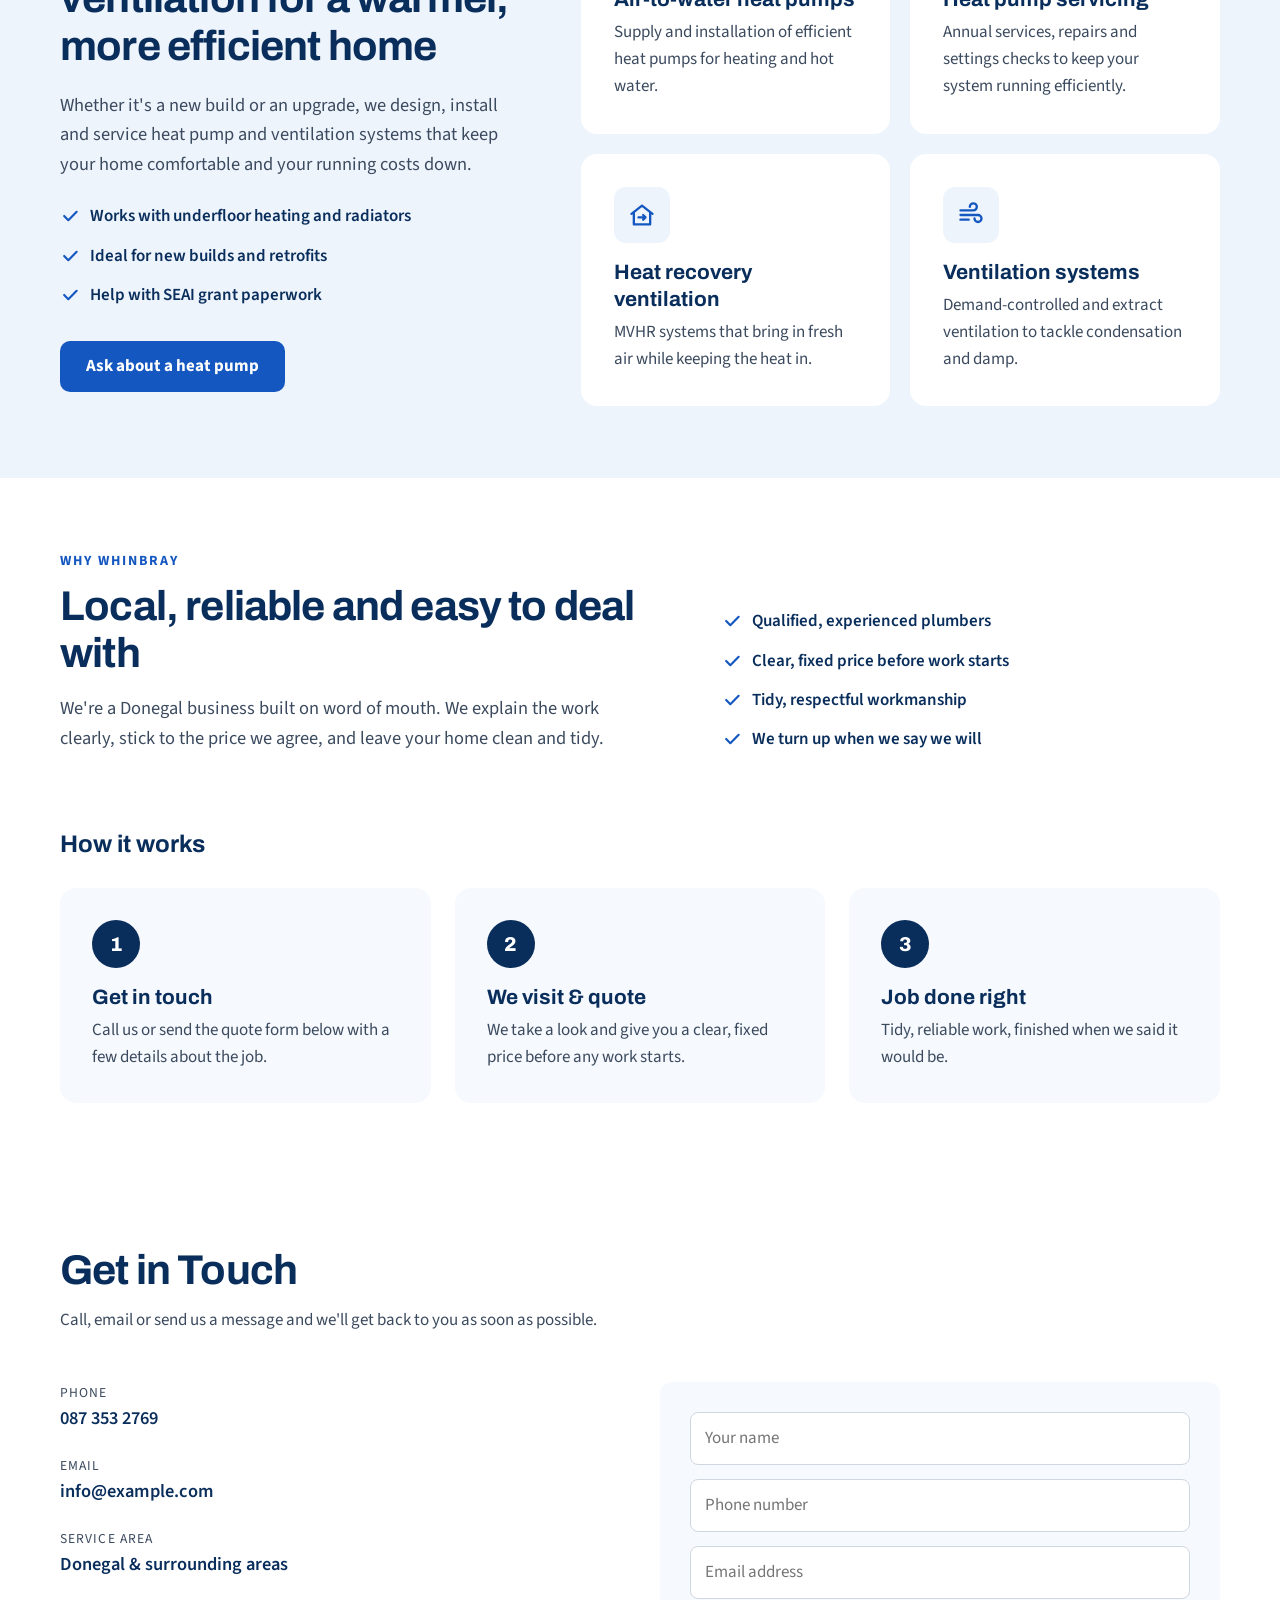
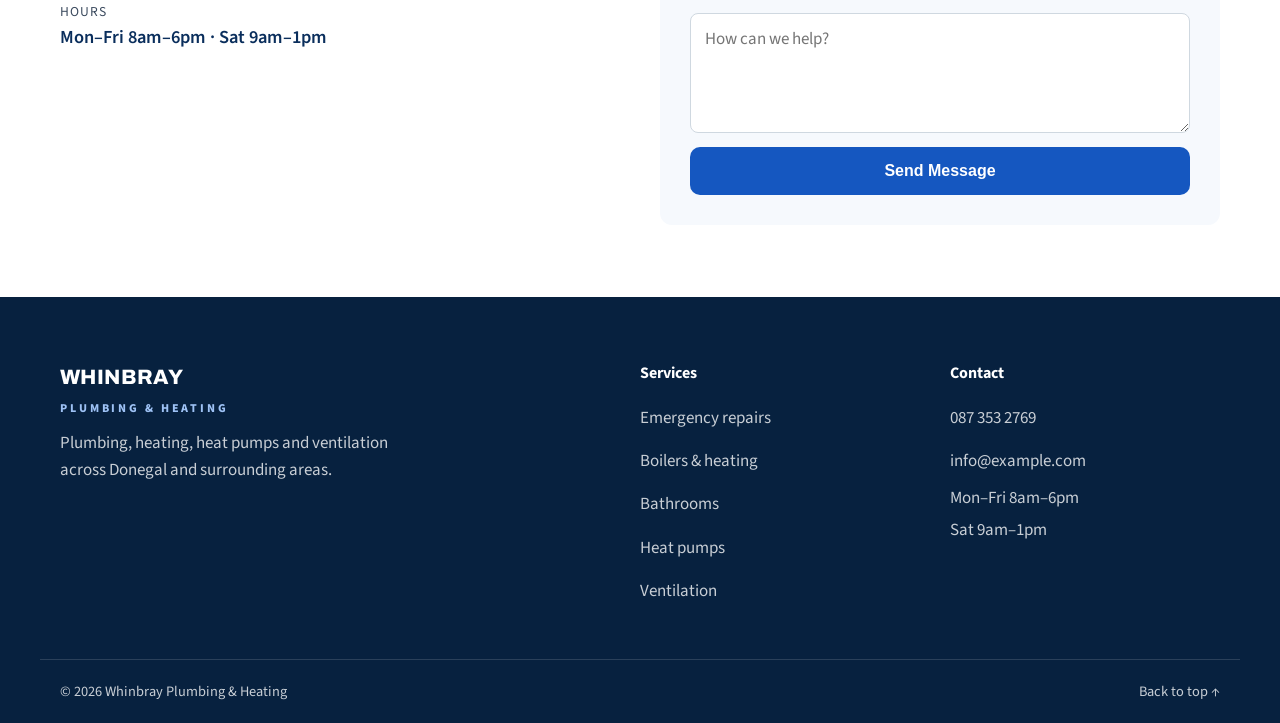
==== commit 46bb8b2c: "Add Google/social basics: structured data, share tags, robots.txt - schema.org Plumber JSON-LD (name" ====
--- a/index.html
+++ b/index.html
@@ -1,11 +1,54 @@
 <!DOCTYPE html>
-<html lang="en">
+<html lang="en-IE">
 <head>
   <script>document.documentElement.classList.add("js")</script>
   <meta charset="UTF-8">
   <meta name="viewport" content="width=device-width, initial-scale=1.0">
   <title>Whinbray Plumbing &amp; Heating | Plumbers in Donegal</title>
   <meta name="description" content="Whinbray Plumbing &amp; Heating — reliable plumbing, heating, heat pumps and ventilation across Donegal and surrounding areas. Free quotes and emergency call-outs.">
+  <!-- Social sharing (WhatsApp, Facebook, LinkedIn, X) -->
+  <!-- TODO once the domain is live: add og:url and make og:image absolute, e.g. https://DOMAIN/icons/og-image.png -->
+  <meta property="og:type" content="website">
+  <meta property="og:site_name" content="Whinbray Plumbing &amp; Heating">
+  <meta property="og:title" content="Whinbray Plumbing &amp; Heating | Plumbers in Donegal">
+  <meta property="og:description" content="Plumbing, heating, heat pumps and ventilation across Donegal and surrounding areas. Free quotes and emergency call-outs.">
+  <meta property="og:locale" content="en_IE">
+  <meta property="og:image" content="icons/og-image.png">
+  <meta property="og:image:width" content="1200">
+  <meta property="og:image:height" content="630">
+  <meta property="og:image:alt" content="Whinbray Plumbing &amp; Heating, plumbing, heating, heat pumps and ventilation across Donegal. Call 087 353 2769.">
+  <meta name="twitter:card" content="summary_large_image">
+
+  <!-- Business details for Google (local search) -->
+  <!-- TODO once confirmed: add "url", "email" and "openingHoursSpecification" -->
+  <script type="application/ld+json">
+  {
+    "@context": "https://schema.org",
+    "@type": "Plumber",
+    "name": "Whinbray Plumbing & Heating",
+    "description": "Plumbing, heating, heat pumps and ventilation across Donegal and surrounding areas. Free quotes and emergency call-outs.",
+    "telephone": "+353873532769",
+    "address": {
+      "@type": "PostalAddress",
+      "addressRegion": "Co. Donegal",
+      "addressCountry": "IE"
+    },
+    "areaServed": {
+      "@type": "AdministrativeArea",
+      "name": "County Donegal"
+    },
+    "makesOffer": [
+      { "@type": "Offer", "itemOffered": { "@type": "Service", "name": "Emergency plumbing repairs" } },
+      { "@type": "Offer", "itemOffered": { "@type": "Service", "name": "Boiler service and repair" } },
+      { "@type": "Offer", "itemOffered": { "@type": "Service", "name": "Bathroom installation" } },
+      { "@type": "Offer", "itemOffered": { "@type": "Service", "name": "Central heating" } },
+      { "@type": "Offer", "itemOffered": { "@type": "Service", "name": "Leak detection" } },
+      { "@type": "Offer", "itemOffered": { "@type": "Service", "name": "Air-to-water heat pump installation and servicing" } },
+      { "@type": "Offer", "itemOffered": { "@type": "Service", "name": "Heat recovery ventilation (MVHR)" } }
+    ]
+  }
+  </script>
+
   <!-- Favicon: logo mark placeholder until the client's new logo arrives -->
   <link rel="icon" href="favicon.ico" sizes="any">
   <link rel="icon" href="icons/favicon.svg" type="image/svg+xml">
@@ -15,7 +58,7 @@
   <link rel="preconnect" href="https://fonts.gstatic.com" crossorigin>
   <link href="https://fonts.googleapis.com/css2?family=Archivo:wght@700;800&family=Source+Sans+3:wght@400;600;700&display=swap" rel="stylesheet">
   <!-- Bump ?v= whenever styles.css changes so browsers fetch the new file instead of a cached one -->
-  <link rel="stylesheet" href="styles.css?v=2026-11-15.3">
+  <link rel="stylesheet" href="styles.css?v=2026-11-15.2">
 </head>
 <body>
 
@@ -75,13 +118,12 @@
   </section>
 
   <div class="trust">
-    <ul class="container trust-items">
-      <li><svg width="20" height="20" viewBox="0 0 24 24" fill="none" stroke="currentColor" stroke-width="2.6" stroke-linecap="round" stroke-linejoin="round" aria-hidden="true"><path d="M5 12l5 5L20 7"/></svg><span>Fully Insured</span></li>
-      <li><svg width="20" height="20" viewBox="0 0 24 24" fill="none" stroke="currentColor" stroke-width="2.6" stroke-linecap="round" stroke-linejoin="round" aria-hidden="true"><path d="M5 12l5 5L20 7"/></svg><span>Free Quotes</span></li>
-      <li><svg width="20" height="20" viewBox="0 0 24 24" fill="none" stroke="currentColor" stroke-width="2.6" stroke-linecap="round" stroke-linejoin="round" aria-hidden="true"><path d="M5 12l5 5L20 7"/></svg><span>Emergency Call&#8209;Outs</span></li>
-      <li><svg width="20" height="20" viewBox="0 0 24 24" fill="none" stroke="currentColor" stroke-width="2.6" stroke-linecap="round" stroke-linejoin="round" aria-hidden="true"><path d="M5 12l5 5L20 7"/></svg><span>No Hidden Fees</span></li>
-    </ul>
-  </div>
+    <div class="container trust-items">
+      <div>✔ Fully Insured</div>
+      <div>✔ Free Quotes</div>
+      <div>✔ Emergency Call&#8209;Outs</div>
+      <div>✔ No Hidden Fees</div>
+    </div>
   </div>
 
   <section id="services">
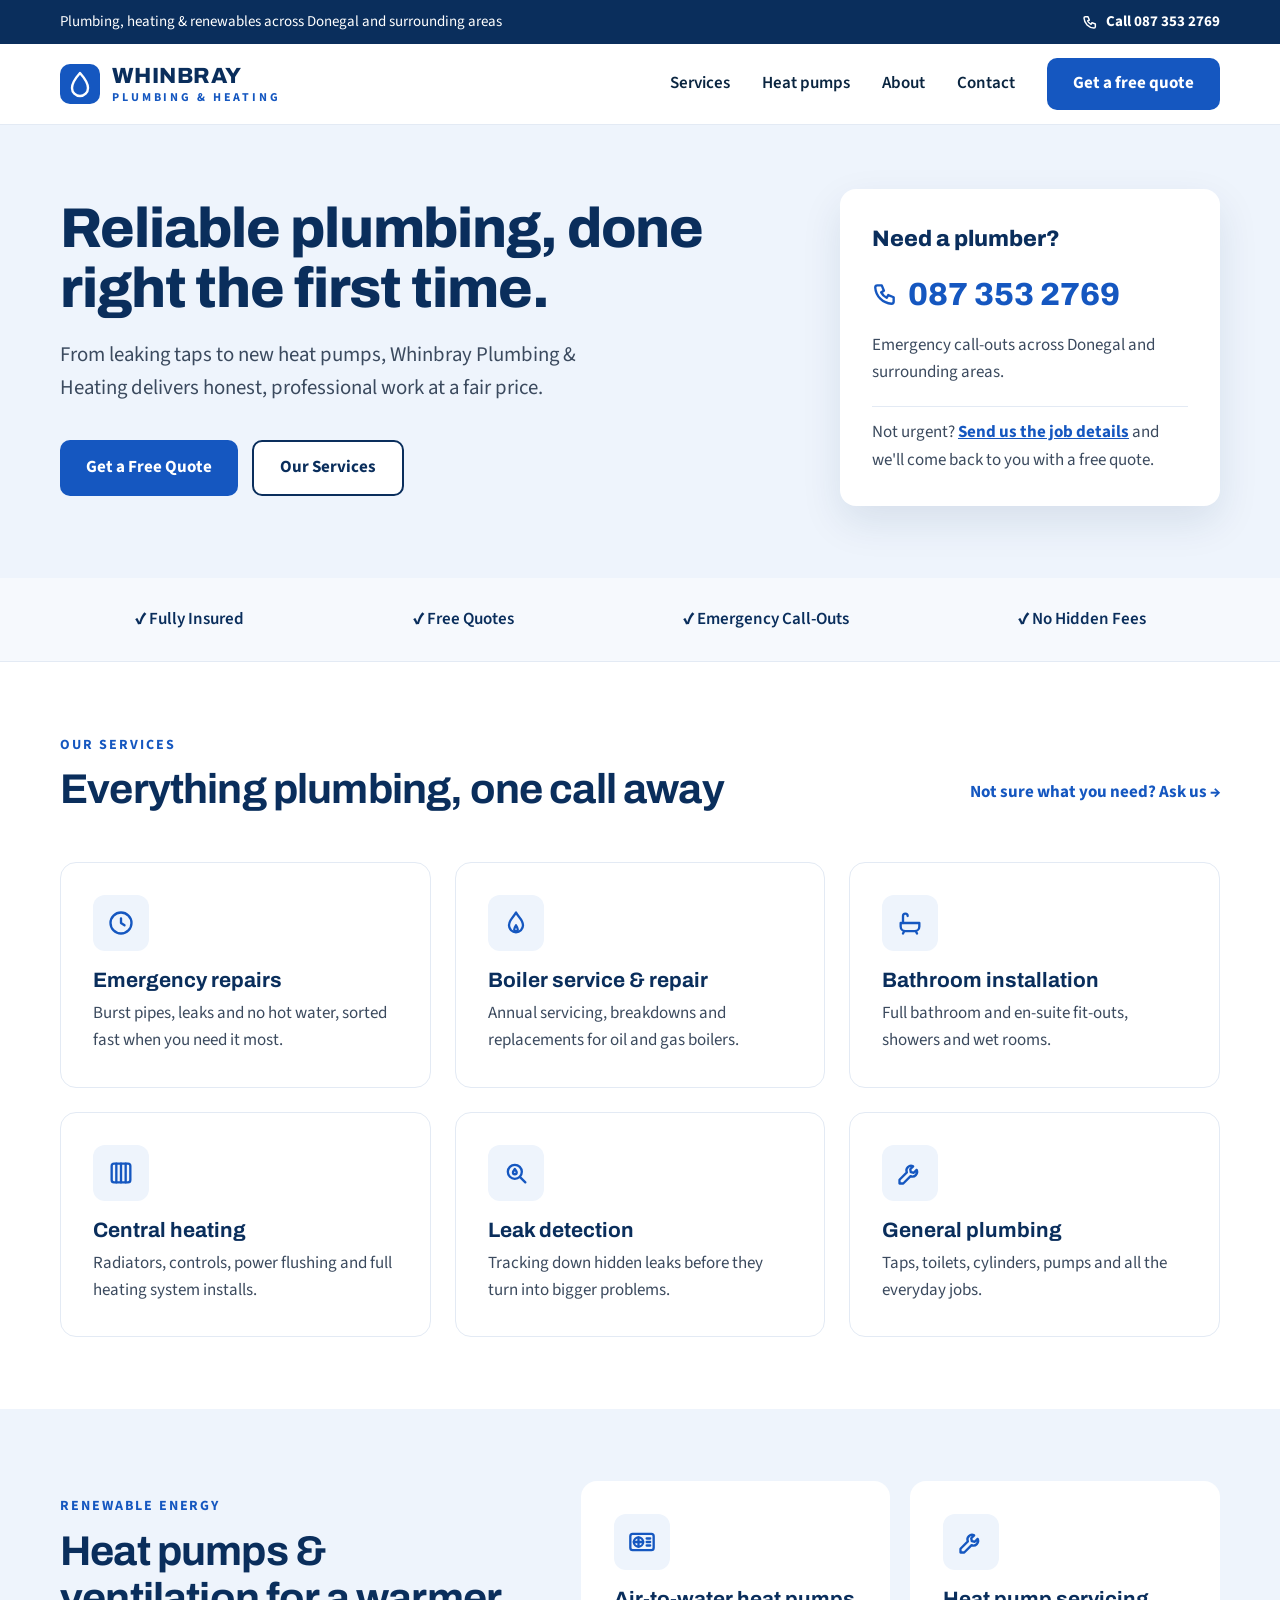
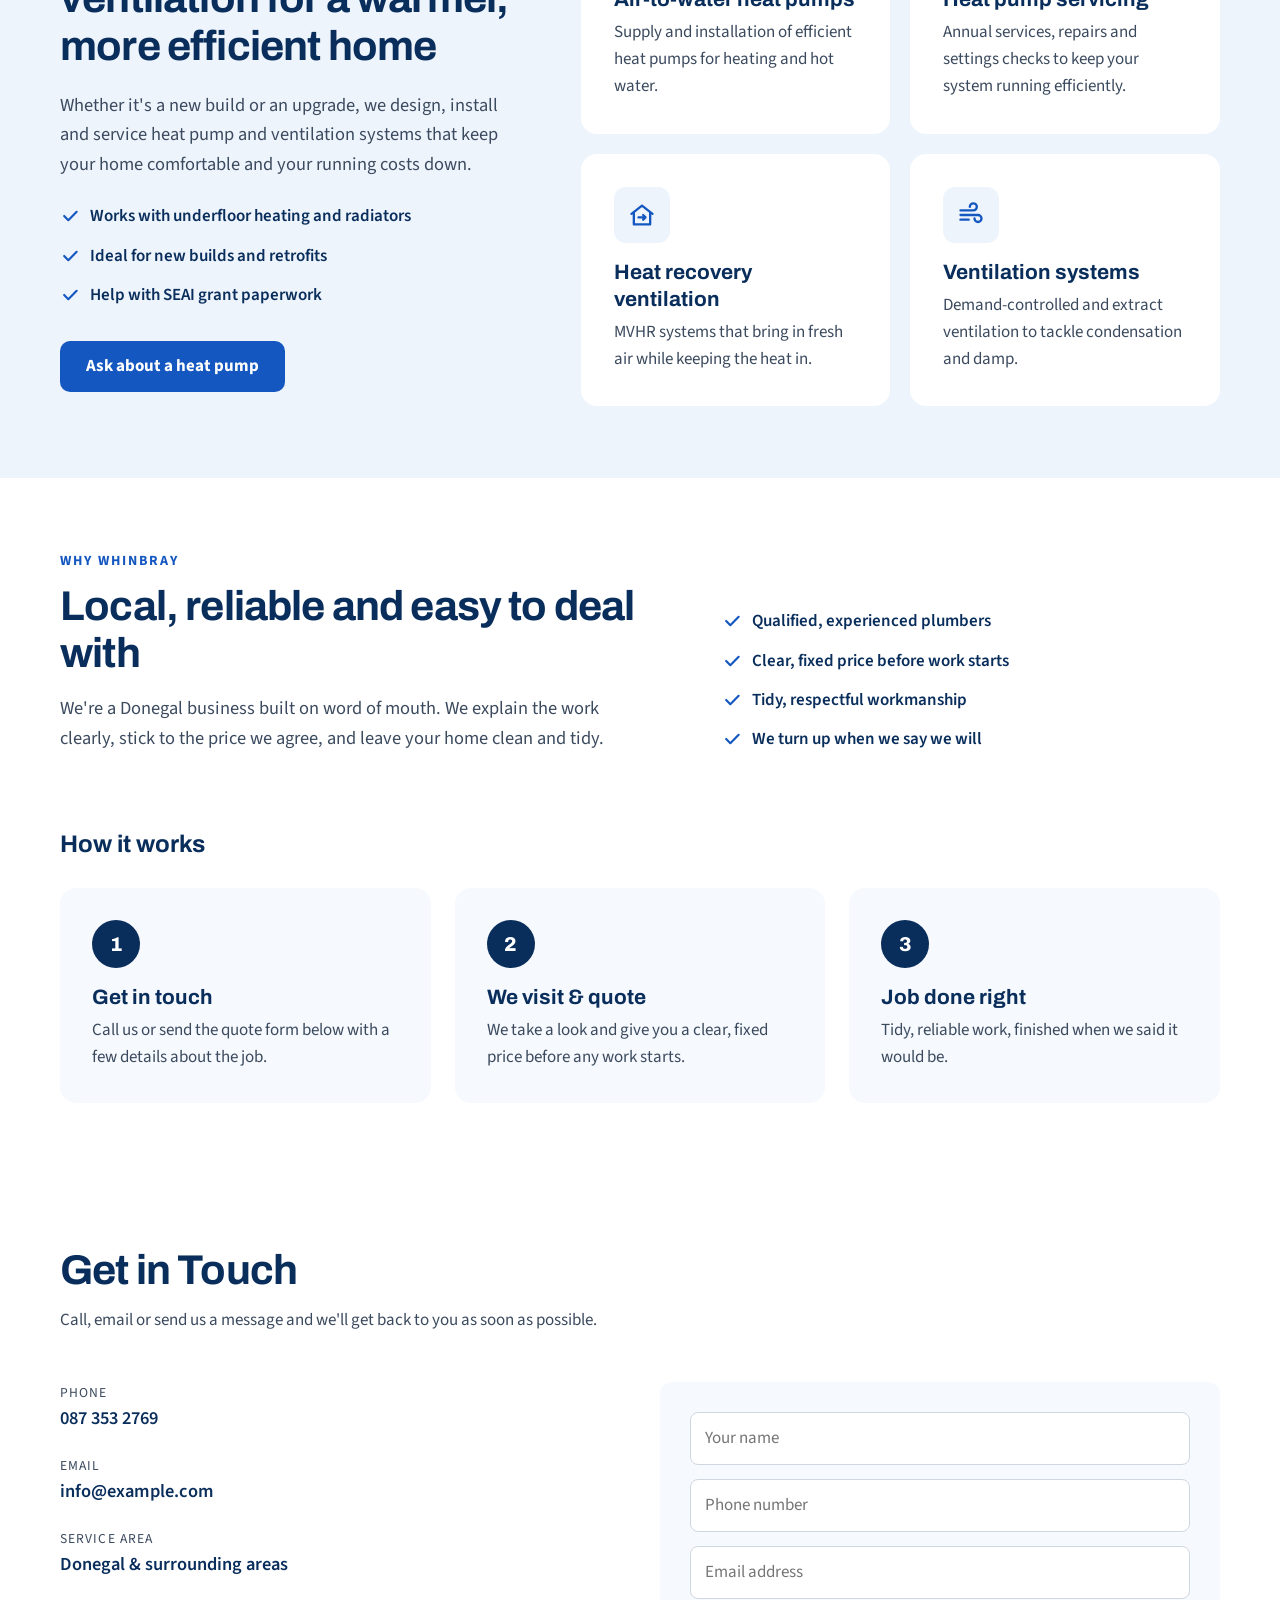
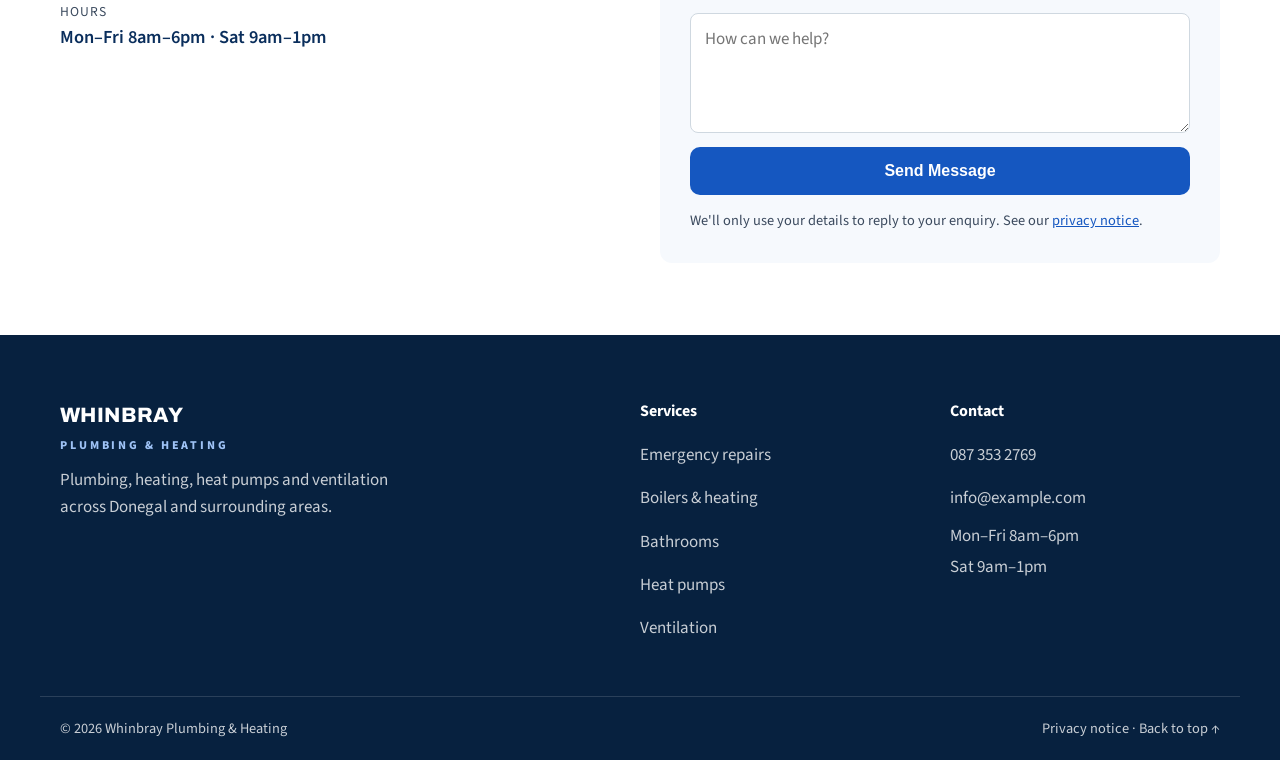
==== commit 04172970: "Add privacy notice page and link it from the form and footer - privacy.html: who we are, what we col" ====
--- a/index.html
+++ b/index.html
@@ -1,54 +1,11 @@
 <!DOCTYPE html>
-<html lang="en-IE">
+<html lang="en">
 <head>
   <script>document.documentElement.classList.add("js")</script>
   <meta charset="UTF-8">
   <meta name="viewport" content="width=device-width, initial-scale=1.0">
   <title>Whinbray Plumbing &amp; Heating | Plumbers in Donegal</title>
   <meta name="description" content="Whinbray Plumbing &amp; Heating — reliable plumbing, heating, heat pumps and ventilation across Donegal and surrounding areas. Free quotes and emergency call-outs.">
-  <!-- Social sharing (WhatsApp, Facebook, LinkedIn, X) -->
-  <!-- TODO once the domain is live: add og:url and make og:image absolute, e.g. https://DOMAIN/icons/og-image.png -->
-  <meta property="og:type" content="website">
-  <meta property="og:site_name" content="Whinbray Plumbing &amp; Heating">
-  <meta property="og:title" content="Whinbray Plumbing &amp; Heating | Plumbers in Donegal">
-  <meta property="og:description" content="Plumbing, heating, heat pumps and ventilation across Donegal and surrounding areas. Free quotes and emergency call-outs.">
-  <meta property="og:locale" content="en_IE">
-  <meta property="og:image" content="icons/og-image.png">
-  <meta property="og:image:width" content="1200">
-  <meta property="og:image:height" content="630">
-  <meta property="og:image:alt" content="Whinbray Plumbing &amp; Heating, plumbing, heating, heat pumps and ventilation across Donegal. Call 087 353 2769.">
-  <meta name="twitter:card" content="summary_large_image">
-
-  <!-- Business details for Google (local search) -->
-  <!-- TODO once confirmed: add "url", "email" and "openingHoursSpecification" -->
-  <script type="application/ld+json">
-  {
-    "@context": "https://schema.org",
-    "@type": "Plumber",
-    "name": "Whinbray Plumbing & Heating",
-    "description": "Plumbing, heating, heat pumps and ventilation across Donegal and surrounding areas. Free quotes and emergency call-outs.",
-    "telephone": "+353873532769",
-    "address": {
-      "@type": "PostalAddress",
-      "addressRegion": "Co. Donegal",
-      "addressCountry": "IE"
-    },
-    "areaServed": {
-      "@type": "AdministrativeArea",
-      "name": "County Donegal"
-    },
-    "makesOffer": [
-      { "@type": "Offer", "itemOffered": { "@type": "Service", "name": "Emergency plumbing repairs" } },
-      { "@type": "Offer", "itemOffered": { "@type": "Service", "name": "Boiler service and repair" } },
-      { "@type": "Offer", "itemOffered": { "@type": "Service", "name": "Bathroom installation" } },
-      { "@type": "Offer", "itemOffered": { "@type": "Service", "name": "Central heating" } },
-      { "@type": "Offer", "itemOffered": { "@type": "Service", "name": "Leak detection" } },
-      { "@type": "Offer", "itemOffered": { "@type": "Service", "name": "Air-to-water heat pump installation and servicing" } },
-      { "@type": "Offer", "itemOffered": { "@type": "Service", "name": "Heat recovery ventilation (MVHR)" } }
-    ]
-  }
-  </script>
-
   <!-- Favicon: logo mark placeholder until the client's new logo arrives -->
   <link rel="icon" href="favicon.ico" sizes="any">
   <link rel="icon" href="icons/favicon.svg" type="image/svg+xml">
@@ -295,6 +252,7 @@
           <input type="email" name="email" placeholder="Email address" required>
           <textarea name="message" placeholder="How can we help?" required></textarea>
           <button type="submit" class="btn btn-primary">Send Message</button>
+          <p style="font-size: 0.9rem; color: var(--muted);">We'll only use your details to reply to your enquiry. See our <a href="privacy.html" style="color: var(--blue); text-decoration: underline;">privacy notice</a>.</p>
         </form>
       </div>
     </div>
@@ -329,7 +287,7 @@
     </div>
     <div class="container footer-bottom">
       <p>&copy; <span id="year"></span> Whinbray Plumbing &amp; Heating</p>
-      <p><a href="#">Back to top <span aria-hidden="true">&uarr;</span></a></p>
+      <p><a href="privacy.html">Privacy notice</a> &middot; <a href="#">Back to top <span aria-hidden="true">&uarr;</span></a></p>
     </div>
   </footer>
 
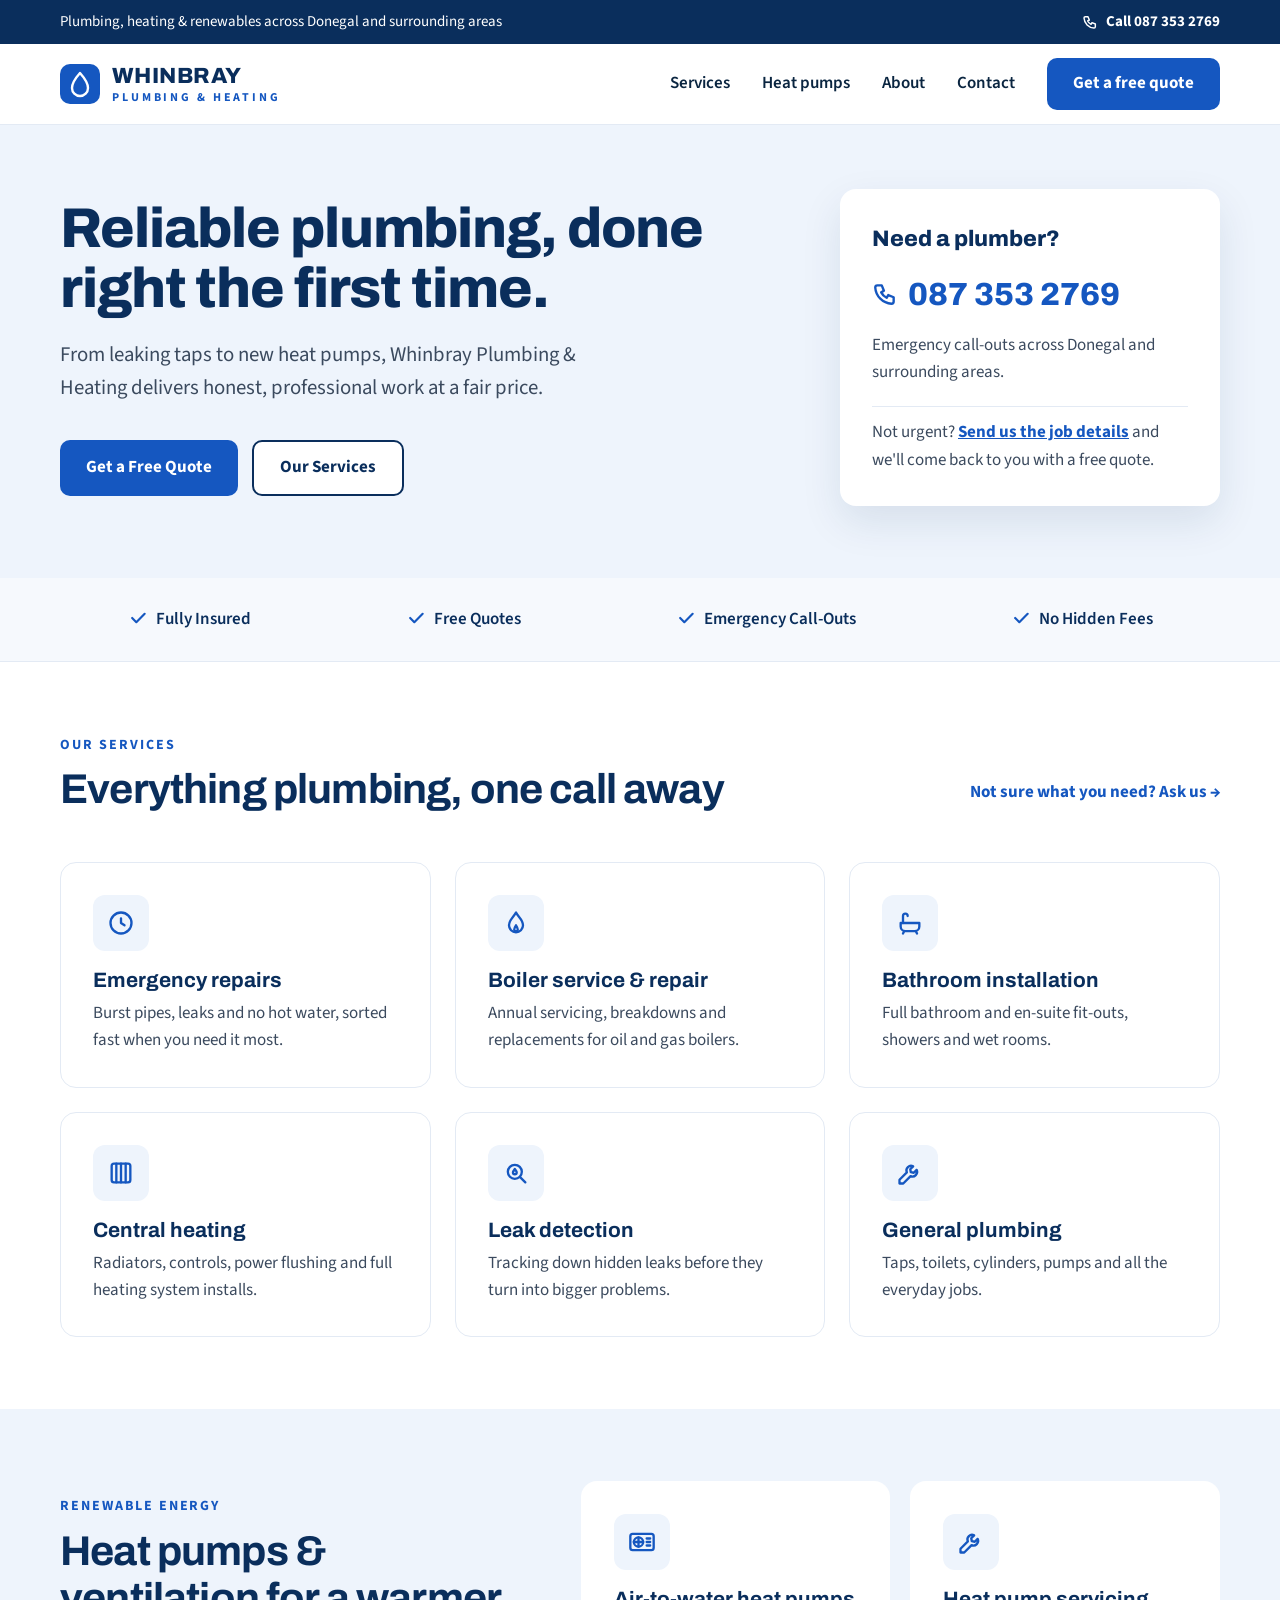
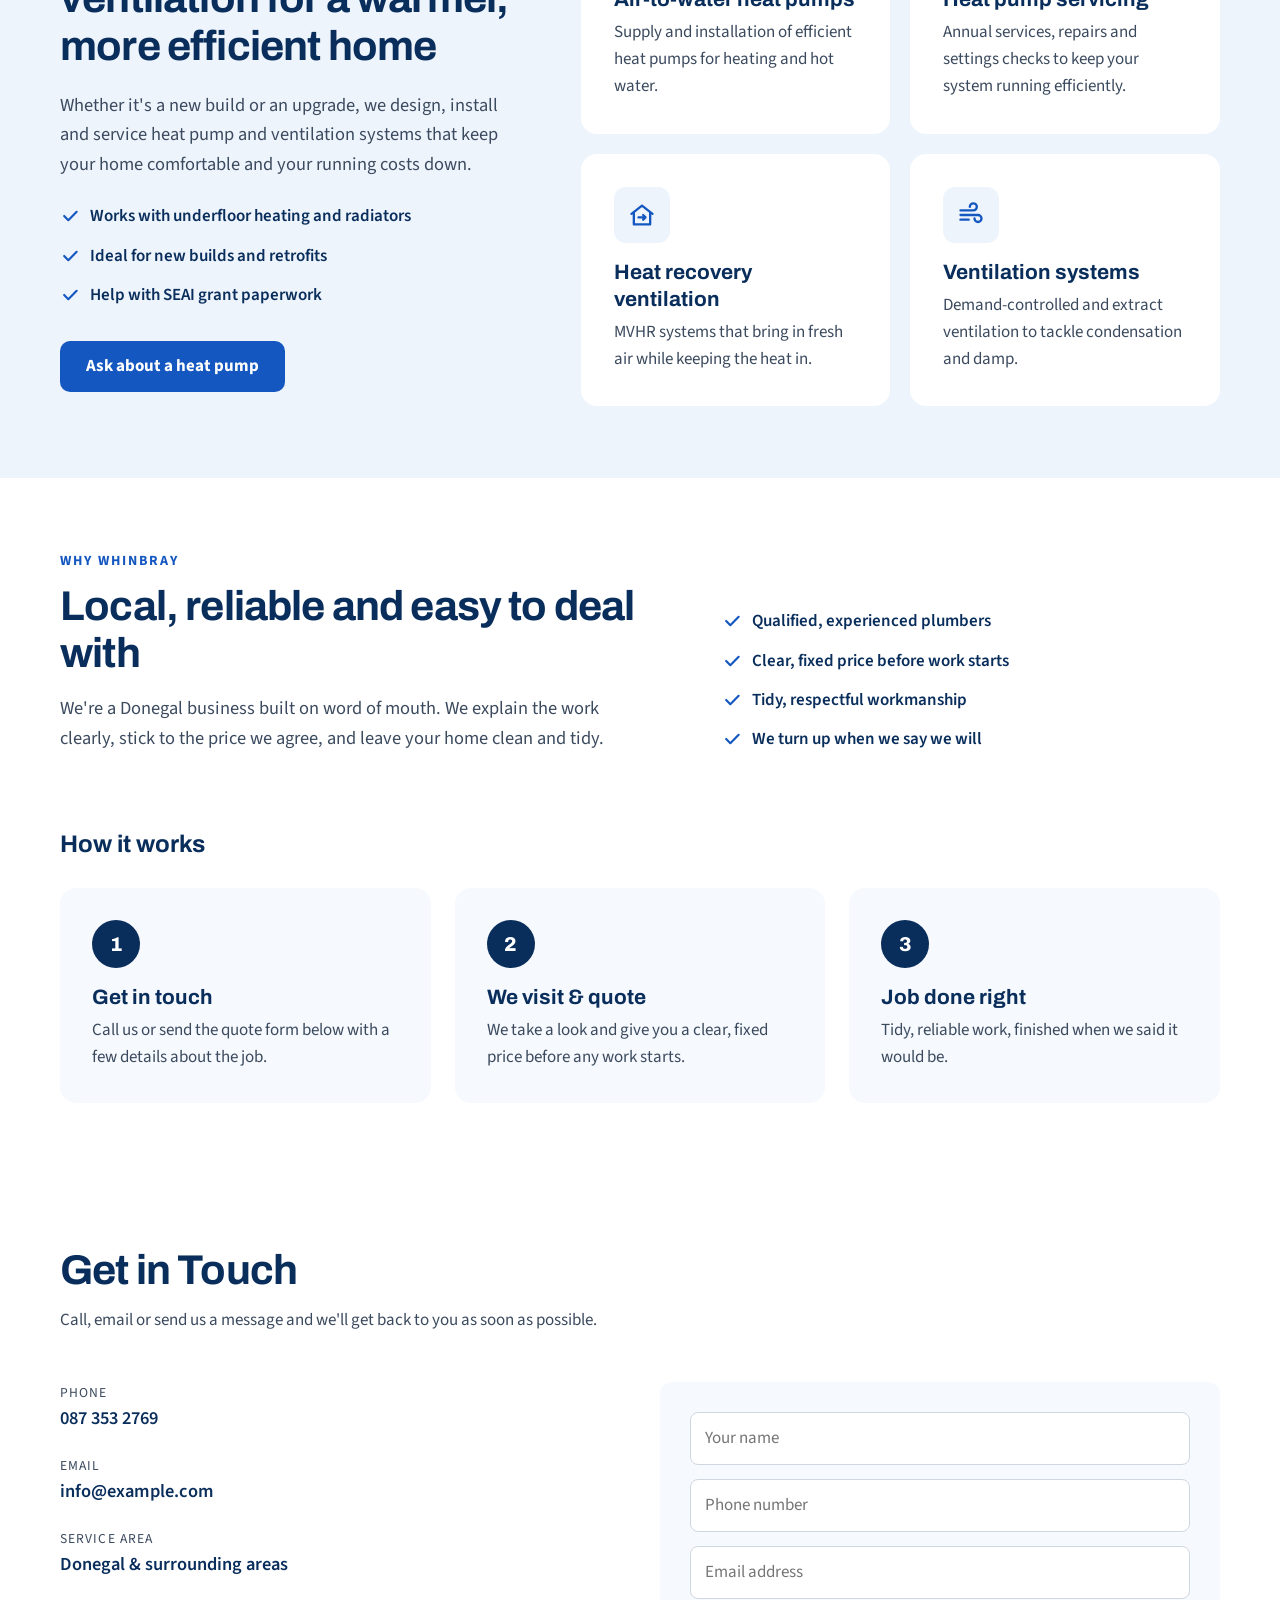
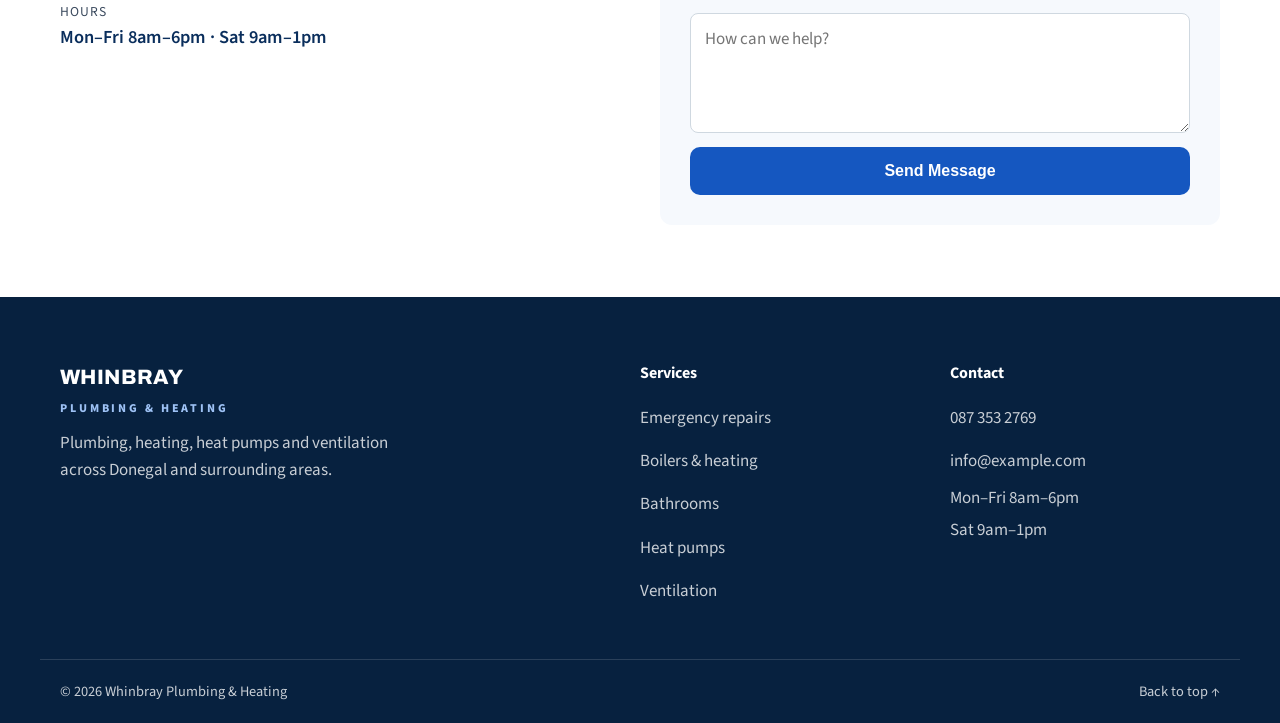
==== commit 7f4a7690: "Merge pull request #12 from david-mcdaid/trust-tick-icons Trust bar: SVG tick icons" ====
--- a/index.html
+++ b/index.html
@@ -15,7 +15,7 @@
   <link rel="preconnect" href="https://fonts.gstatic.com" crossorigin>
   <link href="https://fonts.googleapis.com/css2?family=Archivo:wght@700;800&family=Source+Sans+3:wght@400;600;700&display=swap" rel="stylesheet">
   <!-- Bump ?v= whenever styles.css changes so browsers fetch the new file instead of a cached one -->
-  <link rel="stylesheet" href="styles.css?v=2026-11-15.2">
+  <link rel="stylesheet" href="styles.css?v=2026-11-15.3">
 </head>
 <body>
 
@@ -75,12 +75,13 @@
   </section>
 
   <div class="trust">
-    <div class="container trust-items">
-      <div>✔ Fully Insured</div>
-      <div>✔ Free Quotes</div>
-      <div>✔ Emergency Call&#8209;Outs</div>
-      <div>✔ No Hidden Fees</div>
-    </div>
+    <ul class="container trust-items">
+      <li><svg width="20" height="20" viewBox="0 0 24 24" fill="none" stroke="currentColor" stroke-width="2.6" stroke-linecap="round" stroke-linejoin="round" aria-hidden="true"><path d="M5 12l5 5L20 7"/></svg><span>Fully Insured</span></li>
+      <li><svg width="20" height="20" viewBox="0 0 24 24" fill="none" stroke="currentColor" stroke-width="2.6" stroke-linecap="round" stroke-linejoin="round" aria-hidden="true"><path d="M5 12l5 5L20 7"/></svg><span>Free Quotes</span></li>
+      <li><svg width="20" height="20" viewBox="0 0 24 24" fill="none" stroke="currentColor" stroke-width="2.6" stroke-linecap="round" stroke-linejoin="round" aria-hidden="true"><path d="M5 12l5 5L20 7"/></svg><span>Emergency Call&#8209;Outs</span></li>
+      <li><svg width="20" height="20" viewBox="0 0 24 24" fill="none" stroke="currentColor" stroke-width="2.6" stroke-linecap="round" stroke-linejoin="round" aria-hidden="true"><path d="M5 12l5 5L20 7"/></svg><span>No Hidden Fees</span></li>
+    </ul>
+  </div>
   </div>
 
   <section id="services">
@@ -252,7 +253,6 @@
           <input type="email" name="email" placeholder="Email address" required>
           <textarea name="message" placeholder="How can we help?" required></textarea>
           <button type="submit" class="btn btn-primary">Send Message</button>
-          <p style="font-size: 0.9rem; color: var(--muted);">We'll only use your details to reply to your enquiry. See our <a href="privacy.html" style="color: var(--blue); text-decoration: underline;">privacy notice</a>.</p>
         </form>
       </div>
     </div>
@@ -287,7 +287,7 @@
     </div>
     <div class="container footer-bottom">
       <p>&copy; <span id="year"></span> Whinbray Plumbing &amp; Heating</p>
-      <p><a href="privacy.html">Privacy notice</a> &middot; <a href="#">Back to top <span aria-hidden="true">&uarr;</span></a></p>
+      <p><a href="#">Back to top <span aria-hidden="true">&uarr;</span></a></p>
     </div>
   </footer>
 
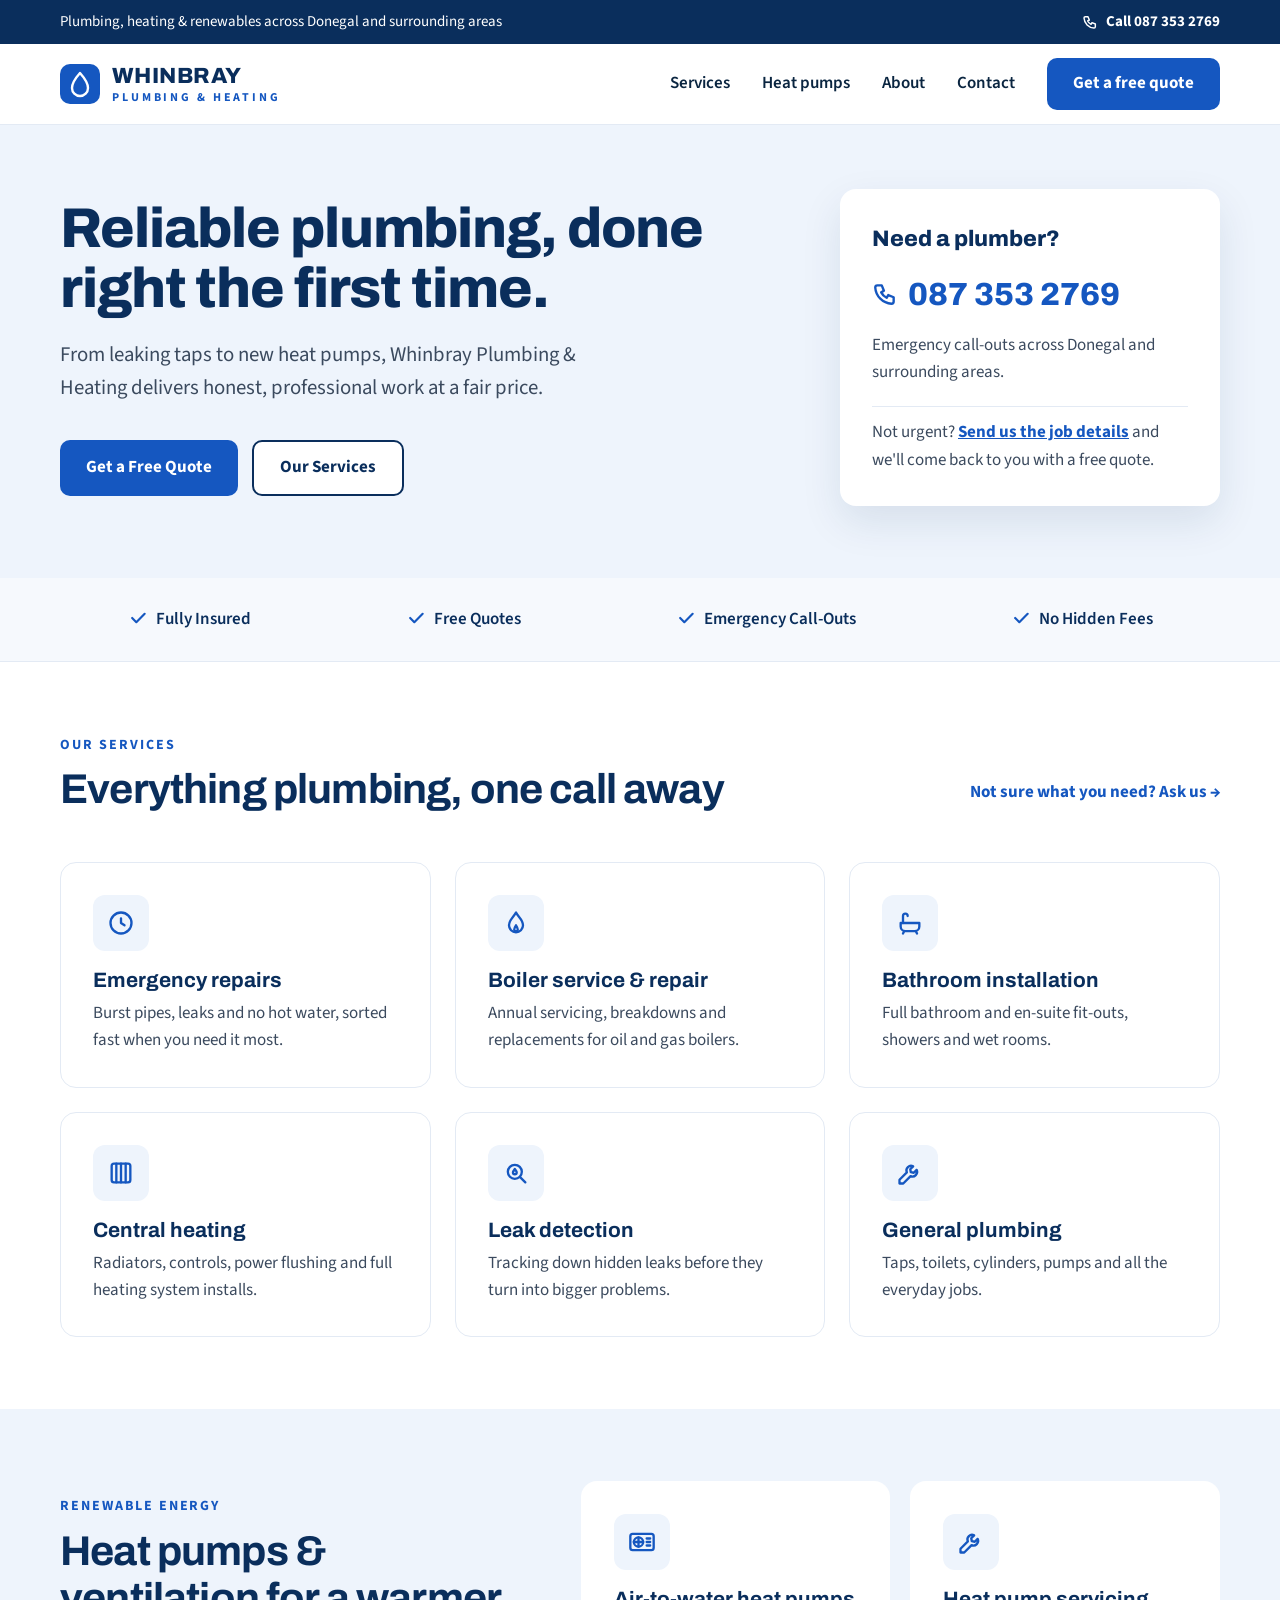
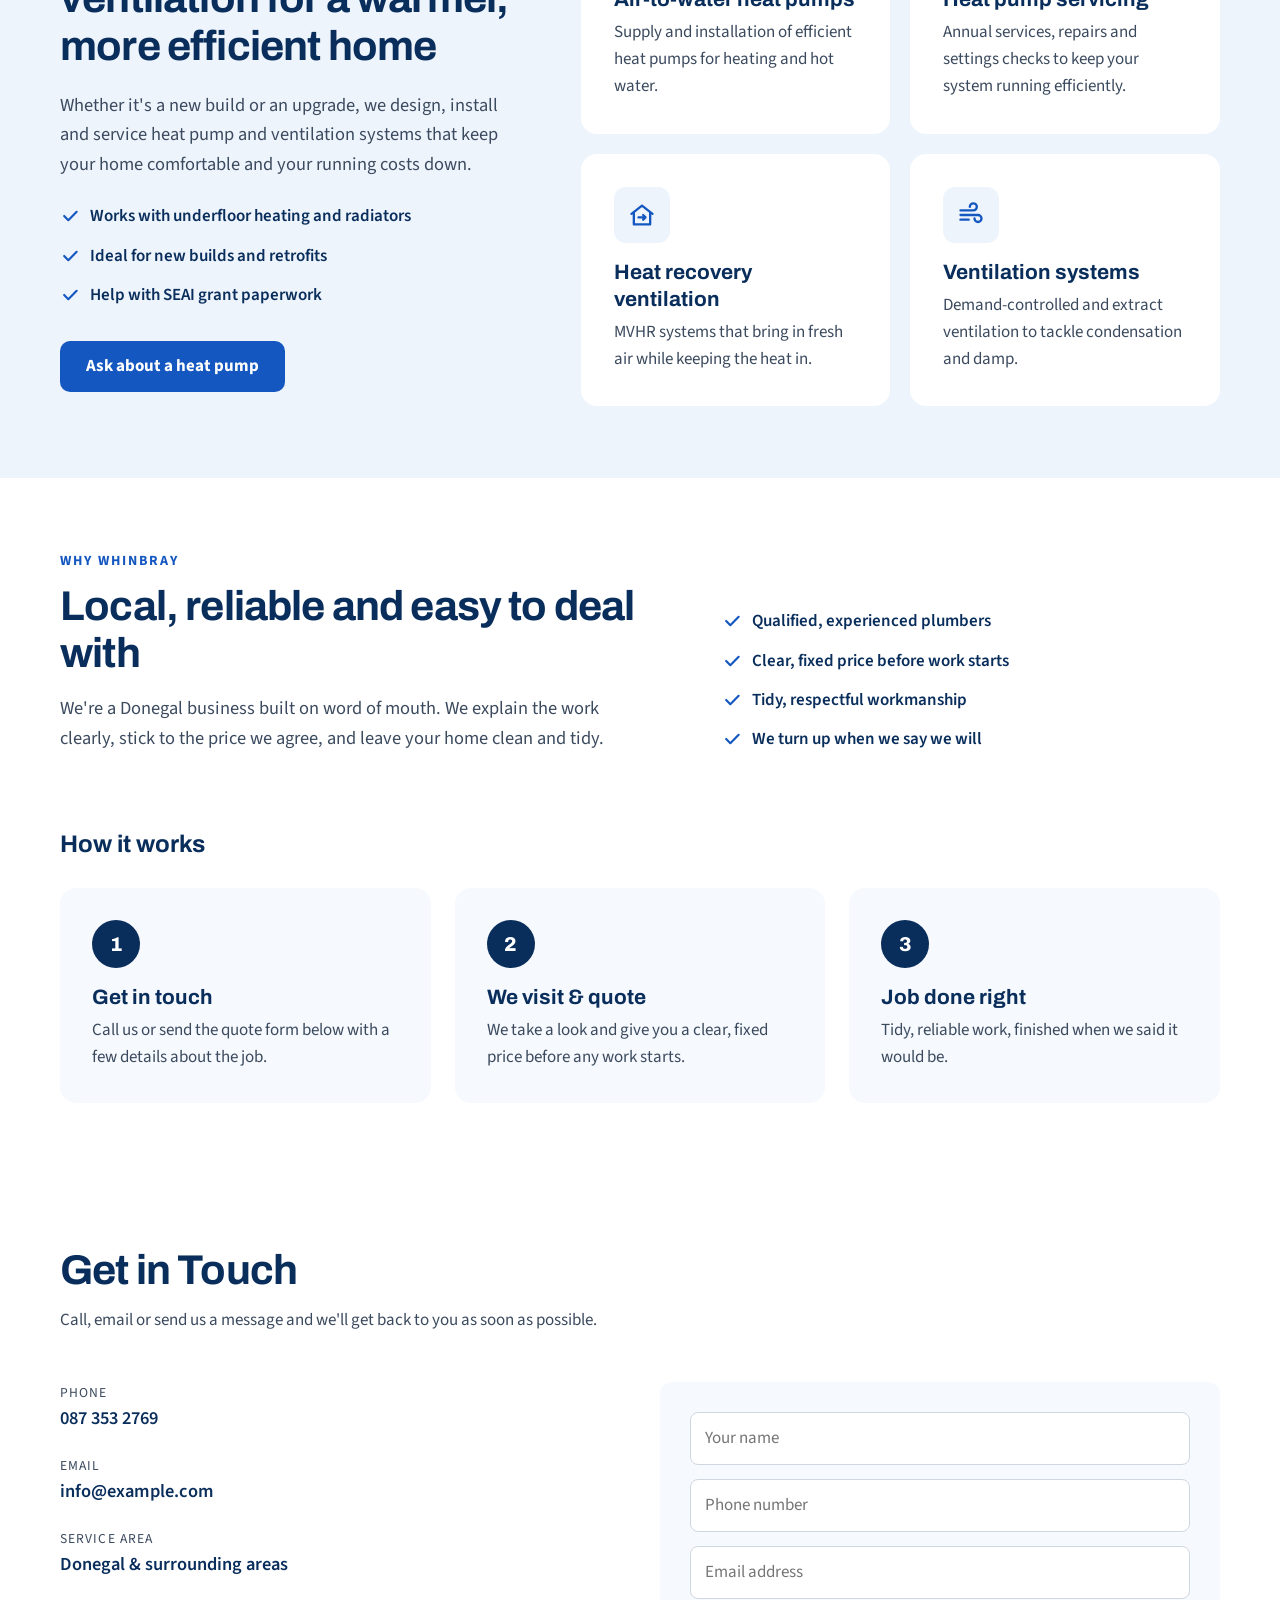
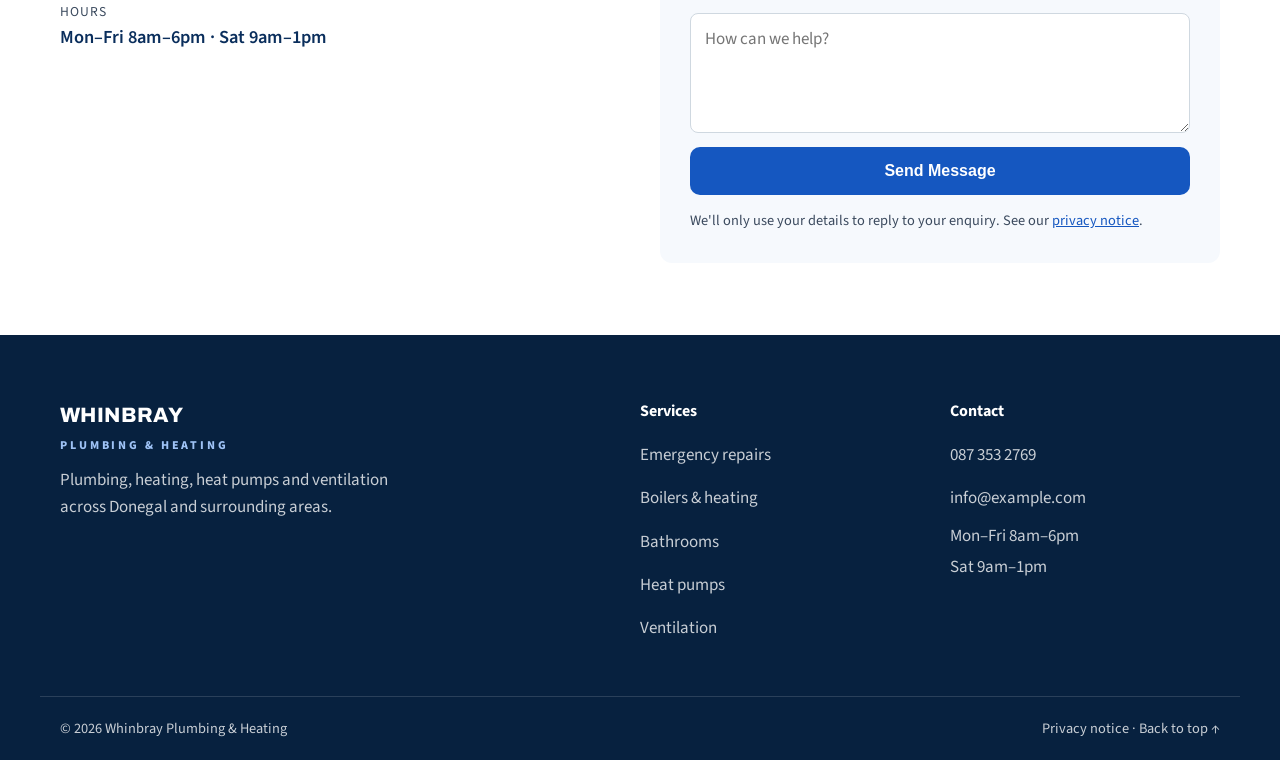
==== commit de4dec3d: "Merge pull request #14 from david-mcdaid/privacy-notice Add privacy notice" ====
--- a/index.html
+++ b/index.html
@@ -1,11 +1,54 @@
 <!DOCTYPE html>
-<html lang="en">
+<html lang="en-IE">
 <head>
   <script>document.documentElement.classList.add("js")</script>
   <meta charset="UTF-8">
   <meta name="viewport" content="width=device-width, initial-scale=1.0">
   <title>Whinbray Plumbing &amp; Heating | Plumbers in Donegal</title>
   <meta name="description" content="Whinbray Plumbing &amp; Heating — reliable plumbing, heating, heat pumps and ventilation across Donegal and surrounding areas. Free quotes and emergency call-outs.">
+  <!-- Social sharing (WhatsApp, Facebook, LinkedIn, X) -->
+  <!-- TODO once the domain is live: add og:url and make og:image absolute, e.g. https://DOMAIN/icons/og-image.png -->
+  <meta property="og:type" content="website">
+  <meta property="og:site_name" content="Whinbray Plumbing &amp; Heating">
+  <meta property="og:title" content="Whinbray Plumbing &amp; Heating | Plumbers in Donegal">
+  <meta property="og:description" content="Plumbing, heating, heat pumps and ventilation across Donegal and surrounding areas. Free quotes and emergency call-outs.">
+  <meta property="og:locale" content="en_IE">
+  <meta property="og:image" content="icons/og-image.png">
+  <meta property="og:image:width" content="1200">
+  <meta property="og:image:height" content="630">
+  <meta property="og:image:alt" content="Whinbray Plumbing &amp; Heating, plumbing, heating, heat pumps and ventilation across Donegal. Call 087 353 2769.">
+  <meta name="twitter:card" content="summary_large_image">
+
+  <!-- Business details for Google (local search) -->
+  <!-- TODO once confirmed: add "url", "email" and "openingHoursSpecification" -->
+  <script type="application/ld+json">
+  {
+    "@context": "https://schema.org",
+    "@type": "Plumber",
+    "name": "Whinbray Plumbing & Heating",
+    "description": "Plumbing, heating, heat pumps and ventilation across Donegal and surrounding areas. Free quotes and emergency call-outs.",
+    "telephone": "+353873532769",
+    "address": {
+      "@type": "PostalAddress",
+      "addressRegion": "Co. Donegal",
+      "addressCountry": "IE"
+    },
+    "areaServed": {
+      "@type": "AdministrativeArea",
+      "name": "County Donegal"
+    },
+    "makesOffer": [
+      { "@type": "Offer", "itemOffered": { "@type": "Service", "name": "Emergency plumbing repairs" } },
+      { "@type": "Offer", "itemOffered": { "@type": "Service", "name": "Boiler service and repair" } },
+      { "@type": "Offer", "itemOffered": { "@type": "Service", "name": "Bathroom installation" } },
+      { "@type": "Offer", "itemOffered": { "@type": "Service", "name": "Central heating" } },
+      { "@type": "Offer", "itemOffered": { "@type": "Service", "name": "Leak detection" } },
+      { "@type": "Offer", "itemOffered": { "@type": "Service", "name": "Air-to-water heat pump installation and servicing" } },
+      { "@type": "Offer", "itemOffered": { "@type": "Service", "name": "Heat recovery ventilation (MVHR)" } }
+    ]
+  }
+  </script>
+
   <!-- Favicon: logo mark placeholder until the client's new logo arrives -->
   <link rel="icon" href="favicon.ico" sizes="any">
   <link rel="icon" href="icons/favicon.svg" type="image/svg+xml">
@@ -253,6 +296,7 @@
           <input type="email" name="email" placeholder="Email address" required>
           <textarea name="message" placeholder="How can we help?" required></textarea>
           <button type="submit" class="btn btn-primary">Send Message</button>
+          <p style="font-size: 0.9rem; color: var(--muted);">We'll only use your details to reply to your enquiry. See our <a href="privacy.html" style="color: var(--blue); text-decoration: underline;">privacy notice</a>.</p>
         </form>
       </div>
     </div>
@@ -287,7 +331,7 @@
     </div>
     <div class="container footer-bottom">
       <p>&copy; <span id="year"></span> Whinbray Plumbing &amp; Heating</p>
-      <p><a href="#">Back to top <span aria-hidden="true">&uarr;</span></a></p>
+      <p><a href="privacy.html">Privacy notice</a> &middot; <a href="#">Back to top <span aria-hidden="true">&uarr;</span></a></p>
     </div>
   </footer>
 
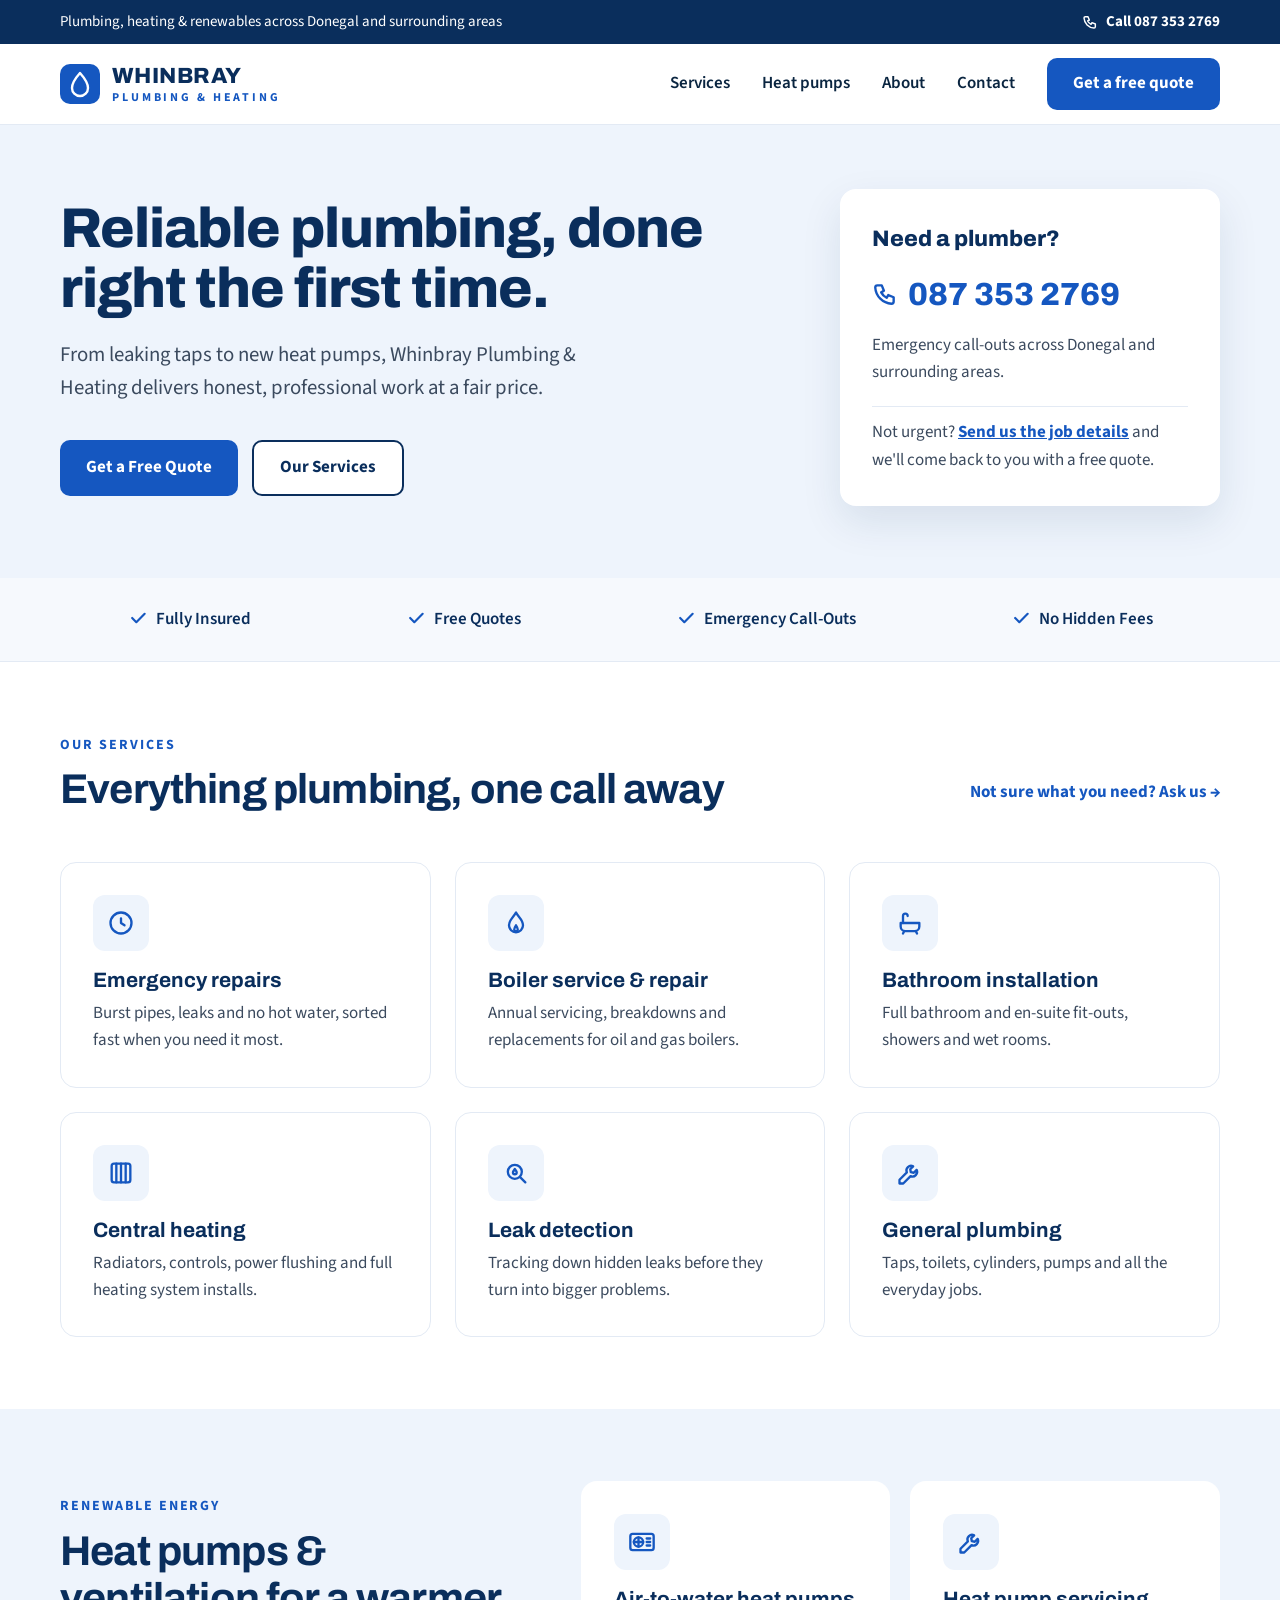
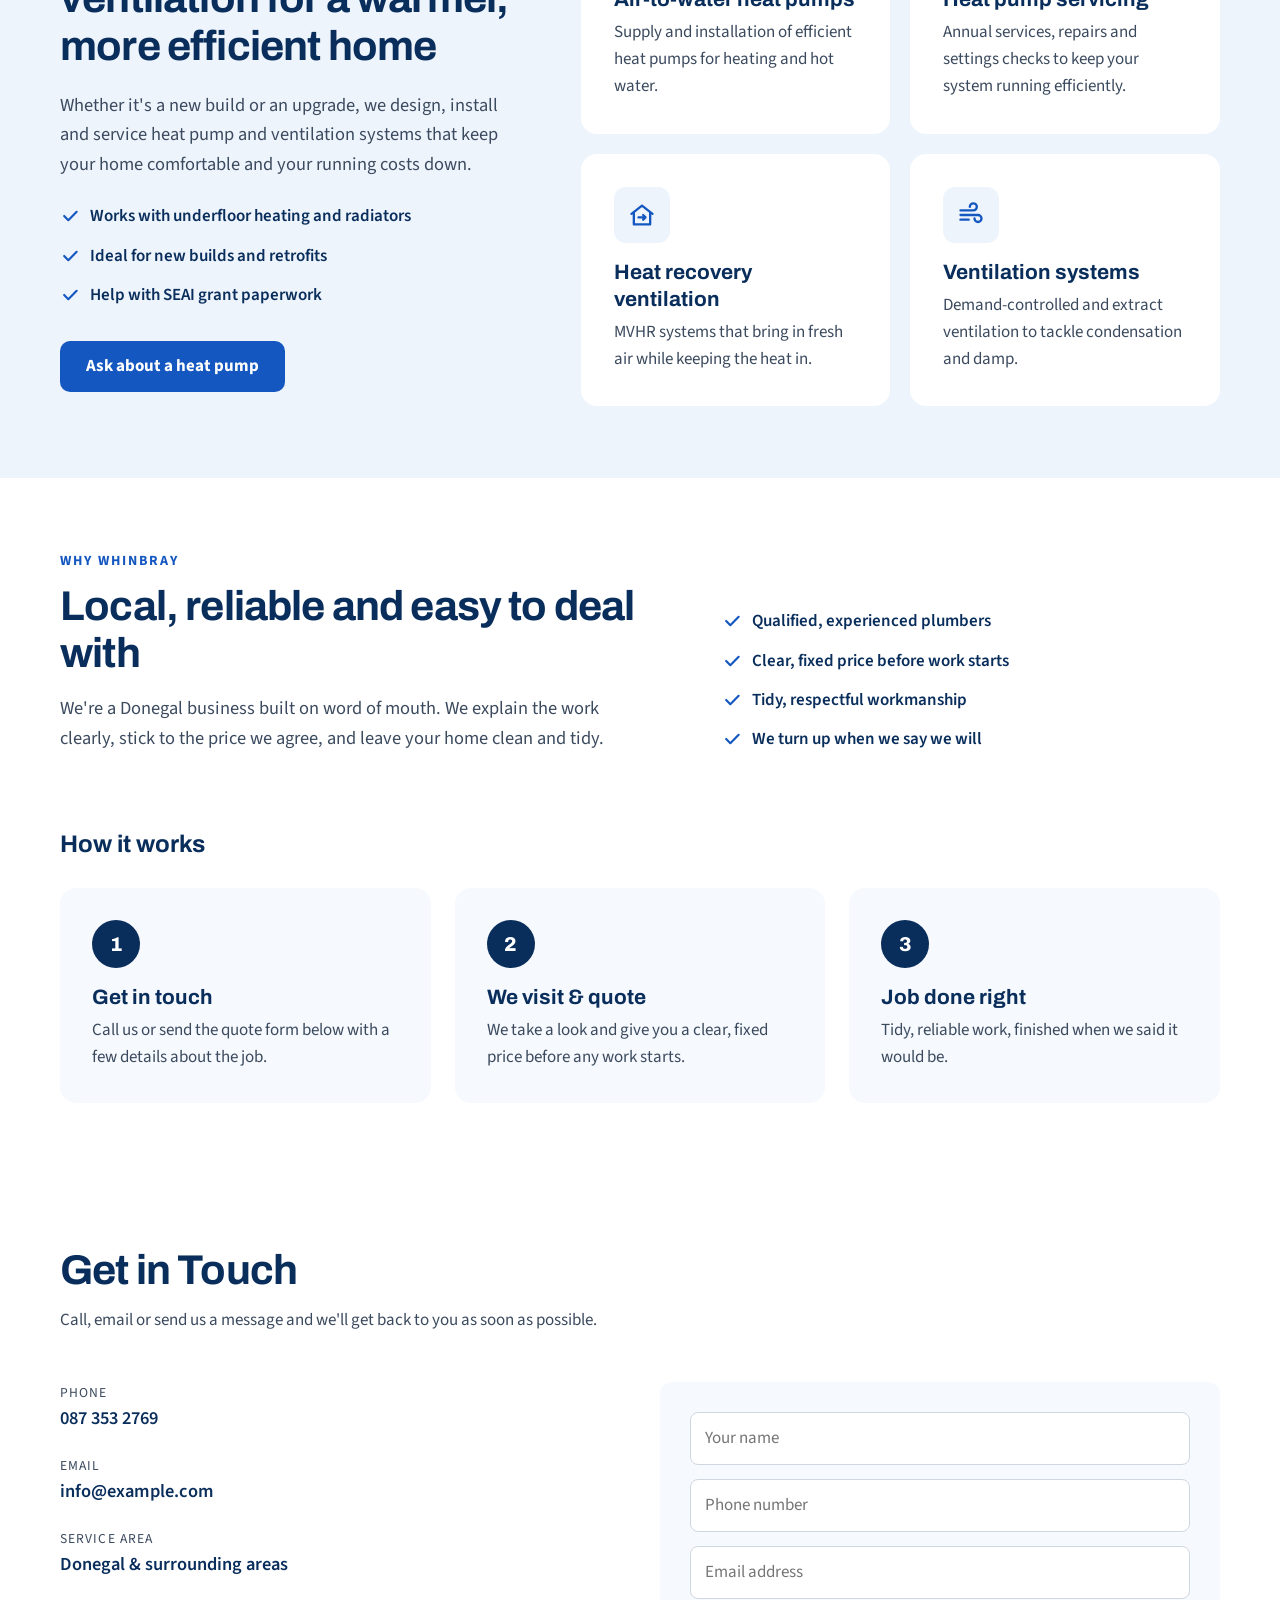
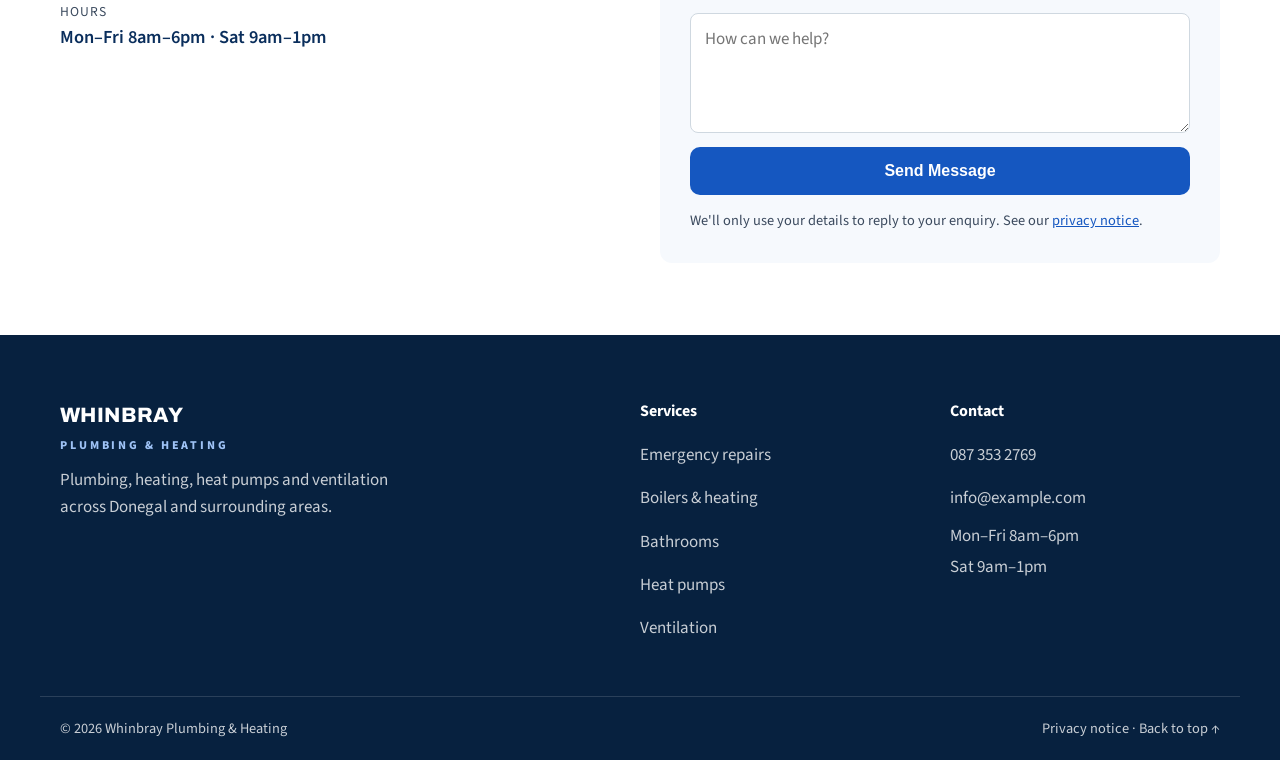
==== commit 0e799cf2: "Add scroll-in and hero animations - Section headings, service/heat-pump cards, steps, contact and fo" ====
--- a/index.html
+++ b/index.html
@@ -58,7 +58,7 @@
   <link rel="preconnect" href="https://fonts.gstatic.com" crossorigin>
   <link href="https://fonts.googleapis.com/css2?family=Archivo:wght@700;800&family=Source+Sans+3:wght@400;600;700&display=swap" rel="stylesheet">
   <!-- Bump ?v= whenever styles.css changes so browsers fetch the new file instead of a cached one -->
-  <link rel="stylesheet" href="styles.css?v=2026-11-15.3">
+  <link rel="stylesheet" href="styles.css?v=2026-11-15.4">
 </head>
 <body>
 
@@ -363,6 +363,59 @@
         if (e.matches) setOpen(false);
       });
     })();
+
+    // Scroll-in animations. Content is only hidden once this runs, so it
+    // stays visible if JS fails, and is skipped for reduced-motion users.
+    (function () {
+      var reduce = window.matchMedia("(prefers-reduced-motion: reduce)").matches;
+      if (reduce || !("IntersectionObserver" in window)) return;
+
+      var groups = [
+        ".section-head",
+        ".services-grid > li",
+        ".renewables-intro",
+        ".renewables-cards > li",
+        ".about-grid > *",
+        ".steps-title",
+        ".steps > li",
+        ".contact-grid > *",
+        ".footer-top > *"
+      ];
+      var items = [];
+      groups.forEach(function (sel) {
+        document.querySelectorAll(sel).forEach(function (el, i) {
+          el.classList.add("reveal");
+          // Stagger siblings, capped so long lists don't drag
+          el.style.setProperty("--reveal-delay", Math.min(i, 5) * 90 + "ms");
+          items.push(el);
+        });
+      });
+
+      function done(el) {
+        // Once shown, drop the reveal styles so hover effects aren't delayed
+        el.classList.remove("reveal", "is-visible");
+        el.style.removeProperty("--reveal-delay");
+      }
+
+      var io = new IntersectionObserver(function (entries) {
+        entries.forEach(function (entry) {
+          if (!entry.isIntersecting) return;
+          var el = entry.target;
+          io.unobserve(el);
+          el.classList.add("is-visible");
+          el.addEventListener("transitionend", function handler(e) {
+            if (e.target !== el || e.propertyName !== "opacity") return;
+            el.removeEventListener("transitionend", handler);
+            done(el);
+          });
+        });
+      }, { rootMargin: "0px 0px -8% 0px", threshold: 0.12 });
+
+      items.forEach(function (el) { io.observe(el); });
+
+      // Never leave anything hidden when printing
+      window.addEventListener("beforeprint", function () { items.forEach(done); });
+    })();
   </script>
 </body>
 </html>
--- a/styles.css
+++ b/styles.css
@@ -273,9 +273,10 @@
   display: flex;
   flex-direction: column;
   gap: 16px;
-  transition: box-shadow 0.2s ease, border-color 0.2s ease;
+  transition: box-shadow 0.25s ease, border-color 0.25s ease, transform 0.25s ease;
 }
 .card:hover {
+  transform: translateY(-4px);
   border-color: #c9daf3;
   box-shadow: 0 12px 30px rgba(10, 46, 92, 0.08);
 }
@@ -568,7 +569,35 @@
   }
 }
 
+/* Motion */
+.card-icon { transition: transform 0.25s ease, background 0.25s ease, color 0.25s ease; }
+.card:hover .card-icon { transform: scale(1.08); background: var(--blue); color: #fff; }
+
+.reveal {
+  opacity: 0;
+  transform: translateY(28px);
+  transition:
+    opacity 0.6s ease var(--reveal-delay, 0ms),
+    transform 0.7s cubic-bezier(0.2, 0.7, 0.2, 1) var(--reveal-delay, 0ms);
+}
+.reveal.is-visible { opacity: 1; transform: none; }
+
+@keyframes rise {
+  from { opacity: 0; transform: translateY(20px); }
+  to { opacity: 1; transform: none; }
+}
+@keyframes slide-in {
+  from { opacity: 0; transform: translateX(32px); }
+  to { opacity: 1; transform: none; }
+}
+.js .hero h1 { animation: rise 0.7s cubic-bezier(0.2, 0.7, 0.2, 1) both; }
+.js .hero-lead { animation: rise 0.7s cubic-bezier(0.2, 0.7, 0.2, 1) 0.1s both; }
+.js .hero-actions { animation: rise 0.7s cubic-bezier(0.2, 0.7, 0.2, 1) 0.2s both; }
+.js .hero-card { animation: slide-in 0.8s cubic-bezier(0.2, 0.7, 0.2, 1) 0.3s both; }
+
 @media (prefers-reduced-motion: reduce) {
   html { scroll-behavior: auto; }
-  * { transition: none !important; }
-}
+  * { transition: none !important; animation: none !important; }
+  .reveal { opacity: 1; transform: none; }
+  .card:hover, .card:hover .card-icon { transform: none; }
+}
